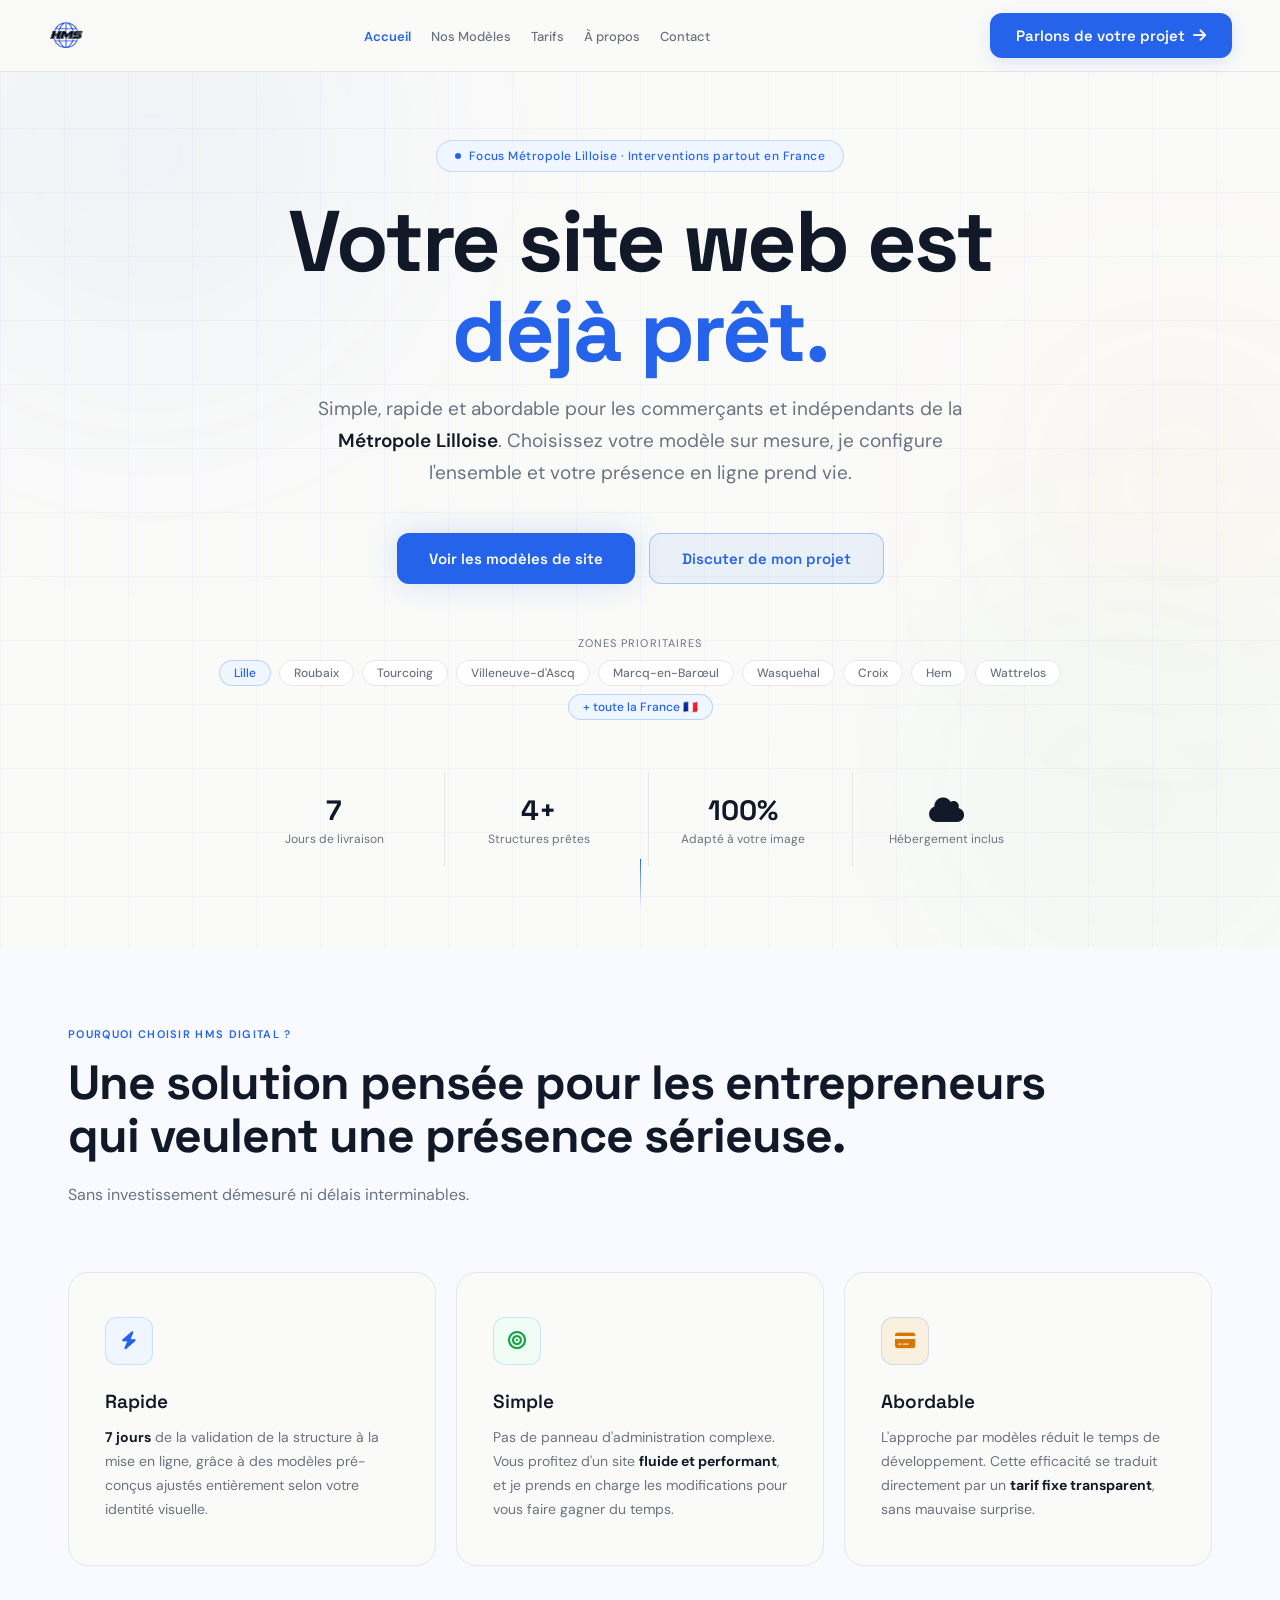
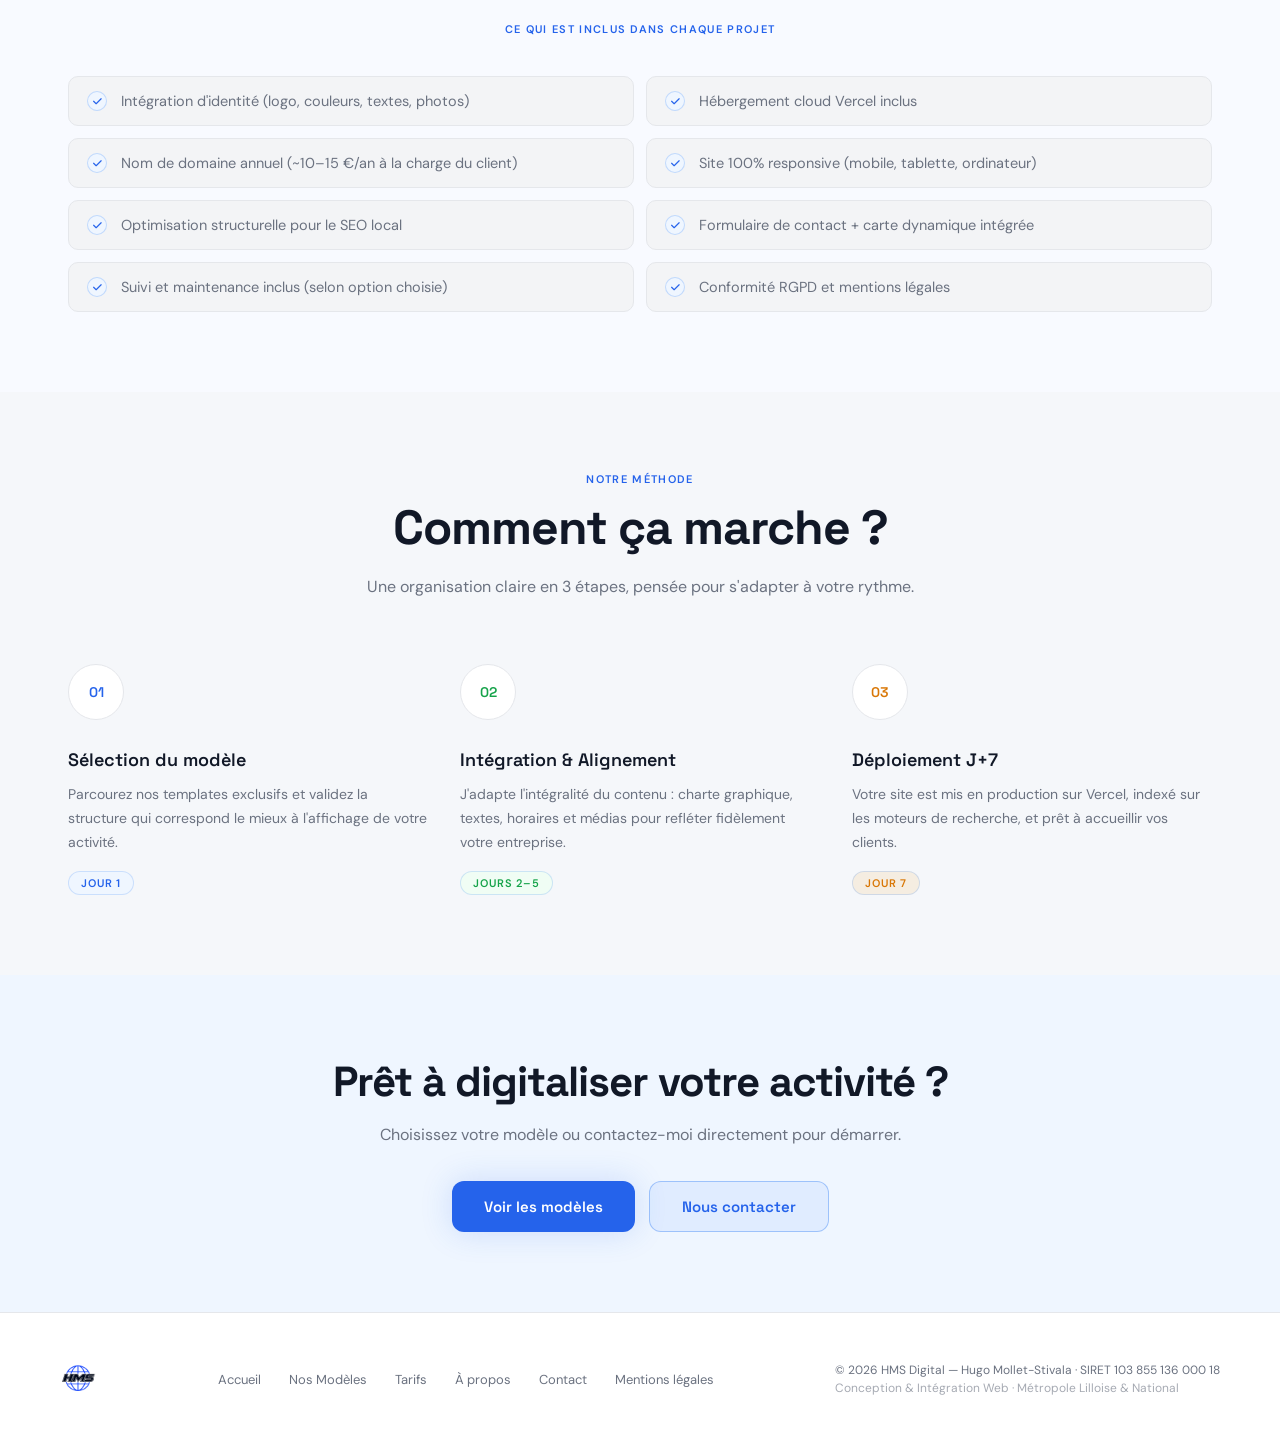
==== index.html @ 0294ee5b "Add files via upload" ====
<!DOCTYPE html>
<html lang="fr">
<head>
<meta charset="UTF-8">
<meta name="viewport" content="width=device-width, initial-scale=1.0">
<link rel="icon" type="image/x-icon" href="favicon.ico">
<link rel="icon" type="image/png" sizes="16x16" href="favicon-16x16.png">
<link rel="icon" type="image/png" sizes="32x32" href="favicon-32x32.png">
<link rel="apple-touch-icon" sizes="180x180" href="apple-touch-icon.png">
<meta name="google-site-verification" content="wmvFZKY4h0OHEBNwzxcB_gyhFPECEw32T8LRx0yOLQk">
<title>Création de site web à Lille en 7 jours | HMS Digital – Agence web Métropole Lilloise</title>
<meta name="description" content="HMS Digital crée votre site web professionnel en 7 jours. Solution simple, rapide et abordable pour commerçants et indépendants de la Métropole Lilloise. Optimisé SEO local.">
<link rel="canonical" href="https://hms-digital.fr/">
<meta property="og:type" content="website">
<meta property="og:url" content="https://hms-digital.fr/">
<meta property="og:title" content="Création de site web à Lille en 7 jours | HMS Digital">
<meta property="og:description" content="Site web pro en 7 jours pour commerçants et indépendants. Simple, rapide, abordable. SEO local inclus.">
<meta property="og:image" content="https://hms-digital.fr/og-image.jpg">
<meta property="og:locale" content="fr_FR">
<meta property="og:site_name" content="HMS Digital">
<script type="application/ld+json">{"@context":"https://schema.org","@type":["LocalBusiness","ProfessionalService"],"name":"HMS Digital","description":"Création de sites web rapides, simples et optimisés SEO pour commerçants et indépendants.","url":"https://hms-digital.fr","telephone":"+33615101256","email":"hmsdigital.lille@gmail.com","priceRange":"€","address":{"@type":"PostalAddress","addressLocality":"Lille","addressRegion":"Hauts-de-France","postalCode":"59000","addressCountry":"FR"},"founder":{"@type":"Person","name":"Hugo Mollet-Stivala","jobTitle":"Fondateur & Développeur web freelance"}}</script>
<link rel="preconnect" href="https://fonts.googleapis.com">
<link href="https://fonts.googleapis.com/css2?family=Space+Grotesk:wght@300;400;500;600;700&family=DM+Sans:ital,wght@0,300;0,400;0,500;1,300;1,400&display=swap" rel="stylesheet">
<link rel="stylesheet" href="https://cdnjs.cloudflare.com/ajax/libs/font-awesome/6.4.0/css/all.min.css">
<link rel="stylesheet" href="style.css">
<style>
/* Hero spécifique à l'accueil */
.hero {
  position: relative; min-height: 100vh;
  display: flex; align-items: center; justify-content: center;
  padding: 140px 48px 80px; overflow: hidden;
}
.hero-orb-1 { width: 700px; height: 700px; background: radial-gradient(circle, rgba(37,99,235,0.08) 0%, transparent 70%); top: -200px; left: -200px; }
.hero-orb-2 { width: 500px; height: 500px; background: radial-gradient(circle, rgba(22,163,74,0.07) 0%, transparent 70%); bottom: -100px; right: -100px; }
.hero-orb-3 { width: 400px; height: 400px; background: radial-gradient(circle, rgba(217,119,6,0.07) 0%, transparent 70%); top: 30%; right: -100px; }
.hero-inner { position: relative; z-index: 1; text-align: center; max-width: 920px; width: 100%; }
.hero-title { font-size: clamp(40px, 7vw, 86px); font-weight: 700; letter-spacing: -2.5px; line-height: 1.05; color: var(--text); margin-bottom: 16px; animation: fadeUp 0.7s 0.1s ease both; }
.hero-title .accent-line { color: var(--accent); }
.hero-sub { font-size: clamp(16px, 2vw, 19px); color: var(--muted); line-height: 1.7; max-width: 650px; margin: 0 auto 44px; animation: fadeUp 0.7s 0.2s ease both; }
.hero-sub strong { color: var(--text); font-weight: 600; }
.hero-badge { animation: fadeUp 0.7s ease both; }
.hero-ctas { animation: fadeUp 0.7s 0.3s ease both; }
.hero-zones { animation: fadeUp 0.7s 0.35s ease both; margin-bottom: 52px; margin-top: 52px; }
.zones-label { font-size: 11px; color: var(--muted); text-transform: uppercase; letter-spacing: 0.1em; margin-bottom: 10px; }
.zones-track { display: flex; gap: 8px; justify-content: center; flex-wrap: wrap; }
.zone-pill { font-size: 12px; font-weight: 500; color: var(--muted); background: var(--surface); border: 1px solid var(--border); border-radius: 999px; padding: 4px 14px; }
.zone-pill.accent { color: var(--accent); border-color: rgba(59,130,246,0.3); background: var(--accent-dim); }
.hero-stats-wrap { animation: fadeUp 0.7s 0.4s ease both; }
.hero-scroll { position: absolute; bottom: 40px; left: 50%; transform: translateX(-50%); display: flex; flex-direction: column; align-items: center; gap: 8px; animation: fadeUp 1s 0.8s ease both; }
.scroll-line { width: 1px; height: 48px; background: linear-gradient(to bottom, var(--accent), transparent); animation: scrollLine 2s ease-in-out infinite; }
@keyframes scrollLine { 0% { transform: scaleY(0); transform-origin: top; } 50% { transform: scaleY(1); transform-origin: top; } 51% { transform-origin: bottom; } 100% { transform: scaleY(0); transform-origin: bottom; } }
@media (max-width: 768px) { .hero { padding: 120px 24px 60px; min-height: auto; } }
</style>
</head>
<body>

<nav id="nav-bar">
  <a href="index.html" class="brand"><img src="android-chrome-192x192.png" alt="HMS Digital" class="brand-logo"></a>
  <ul class="nav-links">
    <li><a href="index.html" class="active">Accueil</a></li>
    <li><a href="modeles.html">Nos Modèles</a></li>
    <li><a href="tarifs.html">Tarifs</a></li>
    <li><a href="a-propos.html">À propos</a></li>
    <li><a href="contact.html">Contact</a></li>
  </ul>
  <a href="contact.html" class="btn-nav">Parlons de votre projet <i class="fa-solid fa-arrow-right"></i></a>
  <button class="hamburger" id="hamburger" aria-label="Ouvrir le menu" aria-expanded="false">
    <span></span><span></span><span></span>
  </button>
</nav>

<div class="mobile-menu" id="mobile-menu" aria-hidden="true">
  <a href="index.html" class="mobile-menu-link">Accueil</a>
  <a href="modeles.html" class="mobile-menu-link">Nos Modèles</a>
  <a href="tarifs.html" class="mobile-menu-link">Tarifs</a>
  <a href="a-propos.html" class="mobile-menu-link">À propos</a>
  <a href="contact.html" class="mobile-menu-link">Contact</a>
  <a href="contact.html" class="mobile-menu-link mobile-cta">Parlons de votre projet</a>
</div>

<header class="hero">
  <div class="bg-orb hero-orb-1"></div>
  <div class="bg-orb hero-orb-2"></div>
  <div class="bg-orb hero-orb-3"></div>
  <div class="grid-bg"></div>

  <div class="hero-inner">
    <div class="hero-badge">Focus Métropole Lilloise · Interventions partout en France</div>
    <h1 class="hero-title">
      Votre site web est<br>
      <span class="accent-line">déjà prêt.</span>
    </h1>
    <p class="hero-sub">
      Simple, rapide et abordable pour les commerçants et indépendants de la <strong>Métropole Lilloise</strong>. Choisissez votre modèle sur mesure, je configure l'ensemble et votre présence en ligne prend vie.
    </p>
    <div class="hero-ctas">
      <a href="modeles.html" class="btn-primary">Voir les modèles de site</a>
      <a href="contact.html" class="btn-ghost">Discuter de mon projet</a>
    </div>

    <div class="hero-zones">
      <p class="zones-label">Zones prioritaires</p>
      <div class="zones-track">
        <span class="zone-pill accent">Lille</span>
        <span class="zone-pill">Roubaix</span>
        <span class="zone-pill">Tourcoing</span>
        <span class="zone-pill">Villeneuve-d'Ascq</span>
        <span class="zone-pill">Marcq-en-Barœul</span>
        <span class="zone-pill">Wasquehal</span>
        <span class="zone-pill">Croix</span>
        <span class="zone-pill">Hem</span>
        <span class="zone-pill">Wattrelos</span>
        <span class="zone-pill accent">+ toute la France 🇫🇷</span>
      </div>
    </div>

    <div class="hero-stats-wrap">
      <div class="hero-stats">
        <div class="stat-item"><span class="stat-value">7</span><span class="stat-label">Jours de livraison</span></div>
        <div class="stat-item"><span class="stat-value">4+</span><span class="stat-label">Structures prêtes</span></div>
        <div class="stat-item"><span class="stat-value">100%</span><span class="stat-label">Adapté à votre image</span></div>
        <div class="stat-item"><span class="stat-value"><i class="fa-solid fa-cloud"></i></span><span class="stat-label">Hébergement inclus</span></div>
      </div>
    </div>
  </div>
  <div class="hero-scroll"><div class="scroll-line"></div></div>
</header>

<section class="why">
  <div class="container">
    <div class="reveal">
      <span class="section-label">Pourquoi choisir HMS Digital ?</span>
      <h2 class="section-title">Une solution pensée pour les entrepreneurs<br>qui veulent une présence sérieuse.</h2>
      <p class="section-sub">Sans investissement démesuré ni délais interminables.</p>
    </div>
    <div class="why-grid">
      <div class="why-card reveal reveal-delay-1">
        <div class="why-icon"><i class="fa-solid fa-bolt"></i></div>
        <h3 class="why-title">Rapide</h3>
        <p class="why-desc"><strong>7 jours</strong> de la validation de la structure à la mise en ligne, grâce à des modèles pré-conçus ajustés entièrement selon votre identité visuelle.</p>
      </div>
      <div class="why-card reveal reveal-delay-2">
        <div class="why-icon"><i class="fa-solid fa-bullseye"></i></div>
        <h3 class="why-title">Simple</h3>
        <p class="why-desc">Pas de panneau d'administration complexe. Vous profitez d'un site <strong>fluide et performant</strong>, et je prends en charge les modifications pour vous faire gagner du temps.</p>
      </div>
      <div class="why-card reveal reveal-delay-3">
        <div class="why-icon"><i class="fa-solid fa-credit-card"></i></div>
        <h3 class="why-title">Abordable</h3>
        <p class="why-desc">L'approche par modèles réduit le temps de développement. Cette efficacité se traduit directement par un <strong>tarif fixe transparent</strong>, sans mauvaise surprise.</p>
      </div>
    </div>

    <div class="reveal" style="margin-top:56px;">
      <span class="section-label" style="text-align:center;display:block;margin-bottom:24px;">Ce qui est inclus dans chaque projet</span>
      <div class="includes-grid">
        <div class="include-item"><span class="include-check"><i class="fa-solid fa-check"></i></span>Intégration d'identité (logo, couleurs, textes, photos)</div>
        <div class="include-item"><span class="include-check"><i class="fa-solid fa-check"></i></span>Hébergement cloud Vercel inclus</div>
        <div class="include-item"><span class="include-check"><i class="fa-solid fa-check"></i></span>Nom de domaine annuel (~10–15 €/an à la charge du client)</div>
        <div class="include-item"><span class="include-check"><i class="fa-solid fa-check"></i></span>Site 100% responsive (mobile, tablette, ordinateur)</div>
        <div class="include-item"><span class="include-check"><i class="fa-solid fa-check"></i></span>Optimisation structurelle pour le SEO local</div>
        <div class="include-item"><span class="include-check"><i class="fa-solid fa-check"></i></span>Formulaire de contact + carte dynamique intégrée</div>
        <div class="include-item"><span class="include-check"><i class="fa-solid fa-check"></i></span>Suivi et maintenance inclus (selon option choisie)</div>
        <div class="include-item"><span class="include-check"><i class="fa-solid fa-check"></i></span>Conformité RGPD et mentions légales</div>
      </div>
    </div>
  </div>
</section>

<section class="process">
  <div class="container">
    <div class="reveal" style="text-align:center;">
      <span class="section-label">Notre méthode</span>
      <h2 class="section-title">Comment ça marche ?</h2>
      <p class="section-sub" style="margin:0 auto;">Une organisation claire en 3 étapes, pensée pour s'adapter à votre rythme.</p>
    </div>
    <div class="process-steps">
      <div class="step-card reveal reveal-delay-1">
        <div class="step-num">01</div>
        <h3 class="step-title">Sélection du modèle</h3>
        <p class="step-desc">Parcourez nos templates exclusifs et validez la structure qui correspond le mieux à l'affichage de votre activité.</p>
        <span class="step-duration">Jour 1</span>
      </div>
      <div class="step-card reveal reveal-delay-2">
        <div class="step-num">02</div>
        <h3 class="step-title">Intégration &amp; Alignement</h3>
        <p class="step-desc">J'adapte l'intégralité du contenu : charte graphique, textes, horaires et médias pour refléter fidèlement votre entreprise.</p>
        <span class="step-duration">Jours 2–5</span>
      </div>
      <div class="step-card reveal reveal-delay-3">
        <div class="step-num">03</div>
        <h3 class="step-title">Déploiement J+7</h3>
        <p class="step-desc">Votre site est mis en production sur Vercel, indexé sur les moteurs de recherche, et prêt à accueillir vos clients.</p>
        <span class="step-duration">Jour 7</span>
      </div>
    </div>
  </div>
</section>

<section class="cta-section reveal">
  <div class="container">
    <h2>Prêt à digitaliser votre activité ?</h2>
    <p>Choisissez votre modèle ou contactez-moi directement pour démarrer.</p>
    <div class="cta-btns">
      <a href="modeles.html" class="btn-primary">Voir les modèles</a>
      <a href="contact.html" class="btn-ghost">Nous contacter</a>
    </div>
  </div>
</section>

<footer>
  <div class="footer-inner">
    <a href="index.html" class="brand"><img src="android-chrome-192x192.png" alt="HMS Digital" class="brand-logo"></a>
    <ul class="footer-links">
      <li><a href="index.html">Accueil</a></li>
      <li><a href="modeles.html">Nos Modèles</a></li>
      <li><a href="tarifs.html">Tarifs</a></li>
      <li><a href="a-propos.html">À propos</a></li>
      <li><a href="contact.html">Contact</a></li>
      <li><a href="mentions-legales.html">Mentions légales</a></li>
    </ul>
    <div>
      <p class="footer-copy">© 2026 HMS Digital — Hugo Mollet-Stivala · SIRET 103 855 136 000 18</p>
      <p class="footer-sub">Conception &amp; Intégration Web · Métropole Lilloise &amp; National</p>
    </div>
  </div>
</footer>

<script src="main.js"></script>
</body>
</html>
---- style.css ----
:root {
  --accent: #2563EB;
  --accent-dim: #EFF6FF;
  --accent-glow: rgba(37,99,235,0.18);
  --indigo: #16A34A;
  --indigo-dim: #F0FDF4;
  --indigo-glow: rgba(22,163,74,0.2);
  --amber: #D97706;
  --amber-dim: rgba(245,158,11,0.1);
  --rose: #DC2626;
  --rose-dim: rgba(244,63,94,0.1);
  --bg: #FAFAF8;
  --surface: #FFFFFF;
  --surface2: #F3F4F6;
  --text: #111827;
  --muted: #6B7280;
  --border: #E5E7EB;
  --border-hover: #BFDBFE;
}

*, *::before, *::after { box-sizing: border-box; margin: 0; padding: 0; }
html { scroll-behavior: smooth; }

body {
  font-family: 'DM Sans', sans-serif;
  background: var(--bg);
  color: var(--text);
  overflow-x: hidden;
  -webkit-font-smoothing: antialiased;
}

h1, h2, h3, h4, h5, .brand { font-family: 'Space Grotesk', sans-serif; }

.bg-orb { position: absolute; border-radius: 50%; filter: blur(120px); pointer-events: none; z-index: 0; }
.grid-bg {
  position: absolute; inset: 0;
  background-image: linear-gradient(rgba(37,99,235,0.04) 1px, transparent 1px), linear-gradient(90deg, rgba(37,99,235,0.04) 1px, transparent 1px);
  background-size: 64px 64px; pointer-events: none; z-index: 0;
}

/* NAV */
nav {
  position: fixed; top: 0; left: 0; right: 0; z-index: 1001;
  padding: 0 48px; height: 72px;
  display: flex; align-items: center; justify-content: space-between;
  background: rgba(250,250,248,0.92); backdrop-filter: blur(20px); -webkit-backdrop-filter: blur(20px);
  border-bottom: 1px solid var(--border); transition: background 0.3s;
}
.brand { font-size: 20px; font-weight: 700; letter-spacing: -0.5px; color: var(--text); text-decoration: none; }
.brand em { color: var(--accent); font-style: normal; }
.brand-logo { height: 36px; width: auto; display: block; }
.nav-links { display: flex; align-items: center; gap: 20px; list-style: none; }
.nav-links a { font-size: 13px; font-weight: 500; color: var(--muted); text-decoration: none; transition: color 0.2s; white-space: nowrap; }
.nav-links a:hover, .nav-links a.active { color: var(--text); }
.nav-links a.active { font-weight: 600; color: var(--accent); }
.btn-nav {
  display: inline-flex; align-items: center; gap: 8px;
  padding: 13px 26px; background: var(--accent); color: #fff;
  font-family: 'Space Grotesk', sans-serif; font-size: 15px; font-weight: 600;
  border-radius: 12px; text-decoration: none; transition: all 0.25s;
  box-shadow: 0 4px 16px rgba(37,99,235,0.15);
}
.btn-nav:hover { background: #1D4ED8; box-shadow: 0 0 36px var(--accent-glow); transform: translateY(-1px); }

/* HAMBURGER */
.hamburger {
  display: none; flex-direction: column; justify-content: center; gap: 5px;
  width: 40px; height: 40px; background: none; border: none; cursor: pointer;
  padding: 6px; border-radius: 8px; transition: background 0.2s; z-index: 1002;
}
.hamburger:hover { background: var(--surface2); }
.hamburger span { display: block; width: 22px; height: 2px; background: var(--text); border-radius: 2px; transition: all 0.3s ease; transform-origin: center; }
.hamburger.open span:nth-child(1) { transform: translateY(7px) rotate(45deg); }
.hamburger.open span:nth-child(2) { opacity: 0; transform: scaleX(0); }
.hamburger.open span:nth-child(3) { transform: translateY(-7px) rotate(-45deg); }

/* MOBILE MENU */
.mobile-menu {
  display: flex; position: fixed; inset: 0; z-index: 1000;
  background: rgba(250,250,248,0.98); backdrop-filter: blur(20px); -webkit-backdrop-filter: blur(20px);
  flex-direction: column; align-items: center; justify-content: center; gap: 8px;
  opacity: 0; pointer-events: none; visibility: hidden; transition: opacity 0.3s ease;
}
.mobile-menu.open { opacity: 1; pointer-events: auto; visibility: visible; }
.mobile-menu a {
  font-family: 'Space Grotesk', sans-serif; font-size: 26px; font-weight: 600;
  color: var(--muted); text-decoration: none; padding: 14px 32px; border-radius: 14px;
  transition: all 0.2s; width: 100%; max-width: 320px; text-align: center;
}
.mobile-menu a:hover { color: var(--text); background: var(--surface2); }
.mobile-menu .mobile-cta { margin-top: 24px; background: var(--accent); color: #fff !important; box-shadow: 0 0 32px var(--accent-glow); font-size: 17px; }

/* SHARED PAGE HERO */
.page-hero {
  padding: 140px 48px 80px; text-align: center; position: relative; overflow: hidden;
}
.page-hero-inner { position: relative; z-index: 1; max-width: 720px; margin: 0 auto; }
.page-hero .section-label { margin-bottom: 16px; }
.page-hero h1 { font-size: clamp(36px, 5vw, 60px); font-weight: 700; letter-spacing: -2px; line-height: 1.08; margin-bottom: 20px; }
.page-hero p { font-size: 17px; color: var(--muted); line-height: 1.7; }

/* SECTIONS */
section { position: relative; overflow: hidden; }
.section-label { font-size: 11px; font-weight: 600; letter-spacing: 0.12em; text-transform: uppercase; color: var(--accent); margin-bottom: 16px; display: block; }
.section-title { font-size: clamp(32px, 4vw, 48px); font-weight: 700; letter-spacing: -1px; color: var(--text); line-height: 1.1; margin-bottom: 18px; }
.section-sub { font-size: 16px; color: var(--muted); line-height: 1.7; max-width: 560px; }
.container { max-width: 1240px; margin: 0 auto; padding: 0 48px; width: 100%; }

/* BUTTONS */
.btn-primary {
  display: inline-flex; align-items: center; gap: 8px;
  padding: 15px 32px; background: var(--accent); color: #fff;
  font-family: 'Space Grotesk', sans-serif; font-size: 15px; font-weight: 600;
  border-radius: 12px; text-decoration: none; transition: all 0.25s;
  box-shadow: 0 0 32px var(--accent-glow);
}
.btn-primary:hover { background: #1D4ED8; box-shadow: 0 0 48px var(--accent-glow); transform: translateY(-2px); }
.btn-ghost {
  display: inline-flex; align-items: center; gap: 8px;
  padding: 15px 32px; background: rgba(59,130,246,0.08); color: var(--accent);
  font-family: 'Space Grotesk', sans-serif; font-size: 15px; font-weight: 600;
  border-radius: 12px; border: 1.5px solid rgba(59,130,246,0.4); text-decoration: none; transition: all 0.25s;
}
.btn-ghost:hover { border-color: var(--accent); background: rgba(59,130,246,0.15); transform: translateY(-2px); }

/* WHY */
.why { padding: 80px 0; background: #F8FAFF; }
.why-grid { display: grid; grid-template-columns: repeat(3, 1fr); gap: 20px; margin-top: 64px; }
.why-card { background: var(--bg); border: 1px solid var(--border); padding: 44px 36px; border-radius: 20px; transition: all 0.3s; position: relative; }
.why-card:hover { background: #EFF6FF; border-color: var(--border-hover); }
.why-card::after { content: ''; position: absolute; bottom: 0; left: 0; right: 0; height: 2px; background: var(--accent); transform: scaleX(0); transform-origin: left; transition: transform 0.35s ease; border-radius: 0 0 20px 20px; }
.why-card:hover::after { transform: scaleX(1); }
.why-icon { width: 48px; height: 48px; background: var(--accent-dim); border: 1px solid rgba(59,130,246,0.2); border-radius: 12px; display: flex; align-items: center; justify-content: center; margin-bottom: 24px; font-size: 18px; color: var(--accent); }
.why-card:nth-child(2) .why-icon { background: var(--indigo-dim); color: var(--indigo); }
.why-card:nth-child(2)::after { background: var(--indigo); }
.why-card:nth-child(3) .why-icon { background: var(--amber-dim); color: var(--amber); }
.why-card:nth-child(3)::after { background: var(--amber); }
.why-title { font-family: 'Space Grotesk', sans-serif; font-size: 19px; font-weight: 600; color: var(--text); margin-bottom: 12px; }
.why-desc { font-size: 14px; color: var(--muted); line-height: 1.7; }
.why-desc strong { color: var(--text); }

/* PROCESS */
.process { padding: 80px 0; background: #F5F7FA; }
.process-steps { display: grid; grid-template-columns: repeat(3, 1fr); gap: 32px; margin-top: 64px; }
.step-card { position: relative; }
.step-num { width: 56px; height: 56px; border-radius: 50%; background: var(--surface); border: 1px solid var(--border); display: flex; align-items: center; justify-content: center; font-family: 'Space Grotesk', sans-serif; font-size: 14px; font-weight: 600; color: var(--accent); margin-bottom: 28px; transition: all 0.3s; }
.step-card:hover .step-num { background: var(--accent); color: #fff; border-color: var(--accent); }
.step-card:nth-child(2) .step-num { color: var(--indigo); }
.step-card:nth-child(2):hover .step-num { background: var(--indigo); border-color: var(--indigo); }
.step-card:nth-child(3) .step-num { color: var(--amber); }
.step-card:nth-child(3):hover .step-num { background: var(--amber); border-color: var(--amber); }
.step-title { font-family: 'Space Grotesk', sans-serif; font-size: 18px; font-weight: 600; color: var(--text); margin-bottom: 12px; }
.step-desc { font-size: 14px; color: var(--muted); line-height: 1.7; }
.step-duration { display: inline-block; margin-top: 16px; font-size: 11px; font-weight: 600; letter-spacing: 0.08em; text-transform: uppercase; color: var(--accent); background: var(--accent-dim); border: 1px solid rgba(59,130,246,0.2); border-radius: 999px; padding: 4px 12px; }
.step-card:nth-child(2) .step-duration { color: var(--indigo); background: var(--indigo-dim); }
.step-card:nth-child(3) .step-duration { color: var(--amber); background: var(--amber-dim); }

/* TEMPLATES */
.templates { padding: 80px 0; background: #F0F4FB; }
.templates-grid { display: grid; grid-template-columns: repeat(4, 1fr); gap: 20px; margin-top: 64px; }
.template-card { border-radius: 20px; overflow: hidden; background: var(--bg); border: 1px solid var(--border); transition: all 0.3s ease; cursor: pointer; text-decoration: none; display: flex; flex-direction: column; }
.template-card:hover { border-color: var(--border-hover); transform: translateY(-8px) scale(1.02); box-shadow: 0 12px 40px rgba(37,99,235,0.12); }
.template-preview { height: 180px; position: relative; overflow: hidden; display: flex; align-items: center; justify-content: center; font-size: 36px; }
.template-grid-texture { position: absolute; inset: 0; background-image: linear-gradient(rgba(37,99,235,0.06) 1px, transparent 1px), linear-gradient(90deg, rgba(37,99,235,0.06) 1px, transparent 1px); background-size: 15px 15px; opacity: 0.5; }
.tmpl-artisan { background: linear-gradient(135deg, #FDF6EC, #F5E6CC); color: #92400E; }
.tmpl-beauty { background: linear-gradient(135deg, #FDF2F8, #FAE8F5); color: #9D174D; }
.tmpl-boutique { background: linear-gradient(135deg, #EFF6FF, #DBEAFE); color: #1E40AF; }
.tmpl-restaurant { background: linear-gradient(135deg, #F0FDF4, #DCFCE7); color: #166534; }
.template-overlay { position: absolute; inset: 0; background: linear-gradient(to bottom, transparent 40%, rgba(250,250,248,0.98) 100%); }
.template-preview i { position: relative; z-index: 2; color: inherit; }
.template-meta { padding: 24px 20px; flex: 1; display: flex; flex-direction: column; }
.template-type { font-size: 11px; font-weight: 600; letter-spacing: 0.1em; text-transform: uppercase; color: var(--accent); margin-bottom: 8px; }
.template-name { font-family: 'Space Grotesk', sans-serif; font-size: 18px; font-weight: 600; color: var(--text); margin-bottom: 10px; }
.template-desc { font-size: 13px; color: var(--muted); line-height: 1.6; flex: 1; }
.template-link { display: inline-flex; align-items: center; gap: 8px; margin-top: 20px; font-size: 12.5px; font-weight: 600; color: var(--accent); }

/* INCLUDES GRID */
.includes-grid { display: grid; grid-template-columns: repeat(2, 1fr); gap: 12px; margin-top: 40px; }
.include-item { display: flex; align-items: center; gap: 14px; font-size: 14.5px; color: var(--muted); background: var(--surface2); border: 1px solid var(--border); border-radius: 10px; padding: 14px 18px; transition: all 0.2s; }
.include-item:hover { border-color: var(--border-hover); color: var(--text); }
.include-check { width: 20px; height: 20px; border-radius: 50%; background: var(--accent-dim); border: 1px solid rgba(59,130,246,0.25); display: flex; align-items: center; justify-content: center; font-size: 10px; color: var(--accent); flex-shrink: 0; }

/* PRICING */
.pricing { padding: 80px 0; background: #FAFAF8; }
.pricing-toggle { display: flex; align-items: center; justify-content: center; gap: 16px; margin: 48px auto 0; width: fit-content; }
.toggle-label { font-size: 14px; font-weight: 500; color: var(--muted); transition: color 0.25s; cursor: pointer; user-select: none; }
.toggle-label.active { color: var(--text); font-weight: 600; }
.recommended-pill { display: inline-block; background: linear-gradient(90deg, var(--accent), #2563EB); color: #fff; font-size: 10px; font-weight: 700; padding: 2px 10px; border-radius: 999px; margin-left: 6px; vertical-align: middle; letter-spacing: 0.04em; text-transform: uppercase; }
.toggle-switch { position: relative; width: 52px; height: 28px; background: var(--surface2); border: 1px solid var(--border); border-radius: 999px; cursor: pointer; transition: all 0.3s; flex-shrink: 0; }
.toggle-switch.on { background: var(--accent); border-color: var(--accent); }
.toggle-knob { position: absolute; top: 3px; left: 3px; width: 20px; height: 20px; border-radius: 50%; background: #fff; transition: transform 0.3s; box-shadow: 0 1px 4px rgba(0,0,0,0.3); }
.toggle-switch.on .toggle-knob { transform: translateX(24px); }
.pricing-panels-container { position: relative; margin-top: 56px; }
.pricing-cards { display: none; grid-template-columns: repeat(auto-fit, minmax(320px, 1fr)); gap: 24px; }
.pricing-cards.active-panel { display: grid; }
.price-card { background: var(--bg); border: 1px solid var(--border); border-radius: 20px; padding: 40px 36px; transition: all 0.35s; position: relative; overflow: hidden; display: flex; flex-direction: column; }
.price-card:hover { border-color: var(--border-hover); box-shadow: 0 8px 32px rgba(37,99,235,0.10); }
.price-card.featured { border-color: rgba(59,130,246,0.4); background: var(--surface2); }
.price-card.featured::before { content: ''; position: absolute; top: 0; left: 0; right: 0; height: 2px; background: linear-gradient(90deg, var(--accent), rgba(59,130,246,0.3)); }
.price-badge { display: inline-block; font-size: 11px; font-weight: 600; letter-spacing: 0.08em; text-transform: uppercase; color: var(--accent); background: var(--accent-dim); border: 1px solid rgba(59,130,246,0.25); border-radius: 999px; padding: 4px 12px; margin-bottom: 20px; width: fit-content; }
.price-name { font-family: 'Space Grotesk', sans-serif; font-size: 22px; font-weight: 700; color: var(--text); margin-bottom: 6px; }
.price-desc { font-size: 13px; font-weight: 600; text-transform: uppercase; letter-spacing: 0.06em; color: var(--muted); margin-bottom: 28px; }
.price-amount { margin-bottom: 28px; }
.price-number { font-family: 'Space Grotesk', sans-serif; font-size: 52px; font-weight: 700; color: var(--text); letter-spacing: -2px; line-height: 1; }
.price-currency { font-size: 22px; font-weight: 600; color: var(--muted); vertical-align: top; margin-top: 10px; display: inline-block; }
.price-note { font-size: 13px; color: var(--muted); margin-top: 8px; font-weight: 500; }
.price-note strong { color: var(--accent); }
.price-divider { height: 1px; background: var(--border); margin: 0 0 24px; }
.price-features { list-style: none; display: flex; flex-direction: column; gap: 12px; margin-bottom: 32px; flex: 1; }
.price-features li { display: flex; align-items: flex-start; gap: 10px; font-size: 14px; color: var(--muted); line-height: 1.5; }
.price-features li .li-check { width: 18px; height: 18px; border-radius: 50%; background: var(--accent-dim); border: 1px solid rgba(59,130,246,0.25); display: flex; align-items: center; justify-content: center; font-size: 10px; color: var(--accent); flex-shrink: 0; margin-top: 2px; }
.price-cta { display: block; width: 100%; text-align: center; padding: 14px; border-radius: 12px; font-family: 'Space Grotesk', sans-serif; font-size: 14px; font-weight: 600; text-decoration: none; transition: all 0.25s; }
.price-cta.primary { background: var(--accent); color: #fff; box-shadow: 0 4px 16px rgba(37,99,235,0.15); }
.price-cta.primary:hover { background: #1D4ED8; transform: translateY(-1px); }
.price-cta.ghost { background: transparent; color: var(--text); border: 1px solid var(--border); }
.price-cta.ghost:hover { border-color: var(--border-hover); background: var(--accent-dim); color: var(--accent); }
.serenite-card { background: var(--surface2); border: 1px solid rgba(59,130,246,0.25); border-radius: 20px; padding: 32px 40px; margin-top: 40px; display: flex; flex-direction: column; gap: 24px; position: relative; overflow: hidden; }
.serenite-card::before { content: ''; position: absolute; top: 0; left: 0; right: 0; height: 2px; background: linear-gradient(90deg, var(--accent), rgba(59,130,246,0.2)); }
@media(min-width:768px) { .serenite-card { flex-direction: row; align-items: center; justify-content: space-between; } }
.serenite-title { font-family: 'Space Grotesk', sans-serif; font-size: 16px; font-weight: 600; color: var(--text); margin-bottom: 6px; display: flex; align-items: center; gap: 8px; }
.serenite-title i { color: var(--accent); }
.serenite-desc { font-size: 13px; color: var(--muted); margin-bottom: 16px; }
.serenite-pills { display: flex; flex-wrap: wrap; gap: 8px; }
.serenite-pill { background: #EFF6FF; border: 1px solid #BFDBFE; color: #2563EB; border-radius: 999px; padding: 4px 12px; font-size: 12px; font-weight: 600; }
.serenite-price { text-align: center; flex-shrink: 0; }
.serenite-price .price-number { font-size: 42px; }
.serenite-price p { font-size: 12px; color: var(--muted); margin-top: 4px; }
.serenite-price a { display: inline-block; margin-top: 12px; background: transparent; border: 1px solid var(--border); color: var(--text); font-family: 'Space Grotesk', sans-serif; font-size: 13px; font-weight: 600; padding: 10px 24px; border-radius: 999px; text-decoration: none; transition: all 0.2s; }
.serenite-price a:hover { border-color: var(--border-hover); background: var(--accent-dim); color: var(--accent); }
.pricing-note { text-align: center; margin-top: 32px; font-size: 13px; color: var(--muted); }
.pricing-note a { color: var(--accent); text-decoration: none; }

/* ABOUT */
.about { padding: 80px 0; background: #F5F5F3; }
.about-inner { display: grid; grid-template-columns: 1fr 1.2fr; gap: 64px; align-items: start; }
.about-card-main { background: var(--surface); border: 1px solid var(--border); border-radius: 20px; padding: 32px; position: relative; overflow: hidden; }
.about-card-main::before { content: ''; position: absolute; top: 0; left: 0; right: 0; height: 3px; background: linear-gradient(90deg, var(--accent), transparent); }
.about-metric { display: flex; align-items: center; gap: 16px; padding: 18px 0; border-bottom: 1px solid var(--border); }
.about-metric:last-child { border-bottom: none; }
.about-metric-icon { width: 40px; height: 40px; border-radius: 8px; background: var(--accent-dim); display: flex; align-items: center; justify-content: center; font-size: 15px; color: var(--accent); flex-shrink: 0; }
.about-metric:nth-child(2) .about-metric-icon { background: var(--indigo-dim); color: var(--indigo); }
.about-metric:nth-child(3) .about-metric-icon { background: var(--amber-dim); color: var(--amber); }
.about-metric:nth-child(4) .about-metric-icon { background: var(--rose-dim); color: var(--rose); }
.about-metric-text strong { font-family: 'Space Grotesk', sans-serif; font-size: 15px; font-weight: 600; color: var(--text); display: block; margin-bottom: 2px; }
.about-metric-text span { font-size: 12.5px; color: var(--muted); }
.about-float-card { background: var(--surface2); border: 1px solid var(--border-hover); border-radius: 16px; padding: 16px 20px; display: flex; align-items: center; gap: 14px; margin-top: 24px; }
.about-float-card i { font-size: 18px; color: var(--accent); }
.float-text strong { font-family: 'Space Grotesk', sans-serif; font-size: 14px; font-weight: 600; color: var(--text); display: block; }
.float-text span { font-size: 11px; color: var(--muted); }
.includes-list { list-style: none; display: flex; flex-direction: column; gap: 16px; margin-top: 32px; }
.includes-list li { display: grid; grid-template-columns: 24px 1fr; gap: 16px; font-size: 14.5px; color: var(--muted); line-height: 1.6; align-items: start; }
.includes-list li strong { color: var(--text); font-weight: 600; }
.includes-list .li-icon { width: 24px; height: 24px; border-radius: 50%; background: var(--accent-dim); border: 1px solid rgba(59,130,246,0.25); display: flex; align-items: center; justify-content: center; font-size: 11px; color: var(--accent); }
.about-badges { display: flex; gap: 10px; flex-wrap: wrap; margin-top: 24px; }
.about-badge { font-size: 12px; font-weight: 500; color: var(--accent); background: var(--accent-dim); border: 1px solid rgba(59,130,246,0.2); border-radius: 999px; padding: 5px 14px; }

/* FAQ */
.faq { padding: 80px 0; background: #F3F4F6; }
.faq-list { max-width: 760px; margin: 64px auto 0; display: flex; flex-direction: column; gap: 8px; }
.faq-item { border: 1px solid var(--border); border-radius: 14px; overflow: hidden; transition: border-color 0.25s; background: #FFFFFF; }
.faq-item:hover, .faq-item.open { border-color: rgba(59,130,246,0.25); }
.faq-q { display: flex; align-items: center; justify-content: space-between; padding: 20px 24px; cursor: pointer; font-family: 'Space Grotesk', sans-serif; font-size: 15px; font-weight: 600; color: var(--text); user-select: none; gap: 16px; }
.faq-chevron { width: 20px; height: 20px; border-radius: 50%; background: var(--surface2); border: 1px solid var(--border); display: flex; align-items: center; justify-content: center; font-size: 10px; color: var(--muted); flex-shrink: 0; transition: all 0.25s; }
.faq-item.open .faq-chevron { background: var(--accent-dim); border-color: rgba(59,130,246,0.3); color: var(--accent); transform: rotate(180deg); }
.faq-a { padding: 0 24px 20px; font-size: 14px; color: var(--muted); line-height: 1.75; display: none; }
.faq-a a { color: var(--accent); text-decoration: none; }
.faq-a strong { color: var(--text); }
.faq-item.open .faq-a { display: block; }

/* CONTACT */
.contact-section { padding: 80px 0; background: #F8FAFF; }
.contact-inner { display: grid; grid-template-columns: 1fr 1.3fr; gap: 80px; align-items: start; }
.contact-details { display: flex; flex-direction: column; gap: 16px; margin-top: 40px; }
.contact-detail { display: flex; align-items: center; gap: 14px; font-size: 14px; color: var(--muted); text-decoration: none; transition: color 0.2s; }
.contact-detail:hover { color: var(--accent); }
.contact-detail-icon { width: 36px; height: 36px; border-radius: 8px; background: var(--accent-dim); border: 1px solid rgba(59,130,246,0.2); display: flex; align-items: center; justify-content: center; font-size: 14px; color: var(--accent); flex-shrink: 0; }
.contact-detail:nth-child(2) .contact-detail-icon { background: var(--indigo-dim); color: var(--indigo); }
.contact-detail:nth-child(3) .contact-detail-icon { background: var(--amber-dim); color: var(--amber); }
.contact-form { background: var(--bg); border: 1px solid var(--border); border-radius: 20px; padding: 40px; }
.form-group { margin-bottom: 20px; }
.form-label { display: block; font-size: 13px; font-weight: 500; color: var(--muted); margin-bottom: 8px; }
.form-input, .form-select, .form-textarea { width: 100%; padding: 12px 16px; background: var(--surface); border: 1px solid var(--border); border-radius: 10px; color: var(--text); font-family: 'DM Sans', sans-serif; font-size: 14px; outline: none; transition: border-color 0.2s; }
.form-input:focus, .form-select:focus, .form-textarea:focus { border-color: rgba(37,99,235,0.5); }
.form-input::placeholder, .form-textarea::placeholder { color: var(--muted); opacity: 0.6; }
.form-select { appearance: none; cursor: pointer; }
.form-textarea { resize: vertical; min-height: 120px; }
.form-checkbox { display: flex; align-items: flex-start; gap: 10px; margin-bottom: 24px; }
.form-checkbox input { width: 16px; height: 16px; margin-top: 2px; accent-color: var(--accent); flex-shrink: 0; cursor: pointer; }
.form-checkbox label { font-size: 13px; color: var(--muted); line-height: 1.5; }
.form-checkbox a { color: var(--accent); text-decoration: none; }
.form-grid { display: grid; grid-template-columns: 1fr 1fr; gap: 16px; }
.form-submit { width: 100%; padding: 15px; background: var(--accent); color: #fff; font-family: 'Space Grotesk', sans-serif; font-size: 15px; font-weight: 600; border: none; border-radius: 12px; cursor: pointer; transition: all 0.25s; box-shadow: 0 4px 16px rgba(37,99,235,0.15); }
.form-submit:hover { background: #1D4ED8; transform: translateY(-1px); }

/* LEGAL */
.legal { padding: 80px 0; background: var(--bg); border-top: 1px solid var(--border); }
.legal-grid { display: grid; grid-template-columns: 1fr 1fr; gap: 32px; margin-top: 40px; }
.legal-block { background: var(--surface); border: 1px solid var(--border); border-radius: 16px; padding: 28px 32px; }
.legal-block h3 { font-family: 'Space Grotesk', sans-serif; font-size: 16px; font-weight: 600; color: var(--text); margin-bottom: 14px; display: flex; align-items: center; gap: 10px; }
.legal-block h3 i { color: var(--accent); }
.legal-block p, .legal-block address { font-size: 13.5px; color: var(--muted); line-height: 1.8; font-style: normal; }
.legal-block a { color: var(--accent); text-decoration: none; }
.legal-note { text-align: center; margin-top: 32px; font-size: 12px; color: var(--muted); opacity: 0.6; }

/* CTA SECTION */
.cta-section { padding: 80px 0; background: var(--accent-dim); text-align: center; }
.cta-section h2 { font-size: clamp(28px, 4vw, 42px); font-weight: 700; letter-spacing: -1px; color: var(--text); margin-bottom: 16px; }
.cta-section p { font-size: 16px; color: var(--muted); margin-bottom: 36px; }
.cta-btns { display: flex; gap: 14px; justify-content: center; flex-wrap: wrap; }

/* FOOTER */
footer { background: var(--surface); border-top: 1px solid var(--border); padding: 48px; }
.footer-inner { max-width: 1160px; margin: 0 auto; display: flex; align-items: center; justify-content: space-between; gap: 24px; flex-wrap: wrap; }
.footer-links { display: flex; gap: 28px; list-style: none; flex-wrap: wrap; }
.footer-links a { font-size: 13px; color: var(--muted); text-decoration: none; transition: color 0.2s; }
.footer-links a:hover { color: var(--text); }
.footer-copy { font-size: 12px; color: var(--muted); }
.footer-sub { font-size: 12px; color: var(--muted); opacity: 0.6; margin-top: 2px; }

/* ANIMATIONS */
@keyframes fadeUp { from { opacity:0; transform:translateY(24px); } to { opacity:1; transform:translateY(0); } }
.reveal { opacity: 0; transform: translateY(28px); transition: opacity 0.65s ease, transform 0.65s ease; }
.reveal.visible { opacity: 1; transform: translateY(0); }
.reveal-delay-1 { transition-delay: 0.1s; }
.reveal-delay-2 { transition-delay: 0.2s; }
.reveal-delay-3 { transition-delay: 0.3s; }
@keyframes pulse { 0%,100% { opacity:1; transform:scale(1); } 50% { opacity:0.4; transform:scale(0.7); } }

/* HERO ELEMENTS */
.hero-badge { display: inline-flex; align-items: center; gap: 8px; padding: 7px 18px; background: var(--accent-dim); border: 1px solid rgba(59,130,246,0.25); border-radius: 999px; font-size: 12px; font-weight: 500; color: var(--accent); letter-spacing: 0.04em; margin-bottom: 24px; }
.hero-badge::before { content: ''; width: 6px; height: 6px; border-radius: 50%; background: var(--accent); animation: pulse 2s infinite; }
.hero-ctas { display: flex; gap: 14px; justify-content: center; flex-wrap: wrap; margin-top: 36px; }
.hero-stats { display: grid; grid-template-columns: repeat(4, 1fr); gap: 16px; max-width: 800px; margin: 48px auto 0; }
.stat-item { padding: 20px 10px; text-align: center; border-left: 1px solid var(--border); }
.stat-item:first-child { border-left: none; }
.stat-value { font-family: 'Space Grotesk', sans-serif; font-size: 28px; font-weight: 700; color: var(--text); display: block; }
.stat-label { font-size: 12px; color: var(--muted); font-weight: 400; display: block; margin-top: 3px; }

/* RESPONSIVE */
@media (max-width: 1100px) {
  .templates-grid { grid-template-columns: repeat(2, 1fr); }
}
@media (max-width: 768px) {
  nav { padding: 0 24px; }
  .nav-links, .btn-nav { display: none; }
  .hamburger { display: flex; }
  .container { padding: 0 24px; }
  .page-hero { padding: 120px 24px 60px; }
  .why-grid, .process-steps { grid-template-columns: 1fr; gap: 16px; }
  .templates-grid { grid-template-columns: repeat(2, 1fr); gap: 12px; }
  .about-inner, .contact-inner { grid-template-columns: 1fr; gap: 40px; }
  .contact-form { padding: 24px; }
  .legal-grid { grid-template-columns: 1fr; }
  .hero-stats { grid-template-columns: repeat(2, 1fr); }
  .stat-item { border-left: none; background: var(--surface); border: 1px solid var(--border); border-radius: 12px; }
  footer { padding: 32px 24px 48px; }
  .footer-inner { flex-direction: column; align-items: flex-start; gap: 16px; }
  .includes-grid { grid-template-columns: 1fr; }
  .form-grid { grid-template-columns: 1fr; }
  .cta-btns { flex-direction: column; align-items: stretch; }
  .hero-ctas { flex-direction: column; align-items: stretch; }
  .btn-primary, .btn-ghost { justify-content: center; }
  /* Tarifs : 2 colonnes conservées sur mobile */
  .pricing-cards { grid-template-columns: repeat(2, 1fr); gap: 12px; }
  .price-card { padding: 20px 14px; }
  .price-number { font-size: 36px; }
  .price-name { font-size: 15px; }
  .price-desc { font-size: 11px; }
  .price-features li { font-size: 12px; }
  .price-badge { font-size: 10px; padding: 3px 8px; }
  .price-note { font-size: 11px; }
}
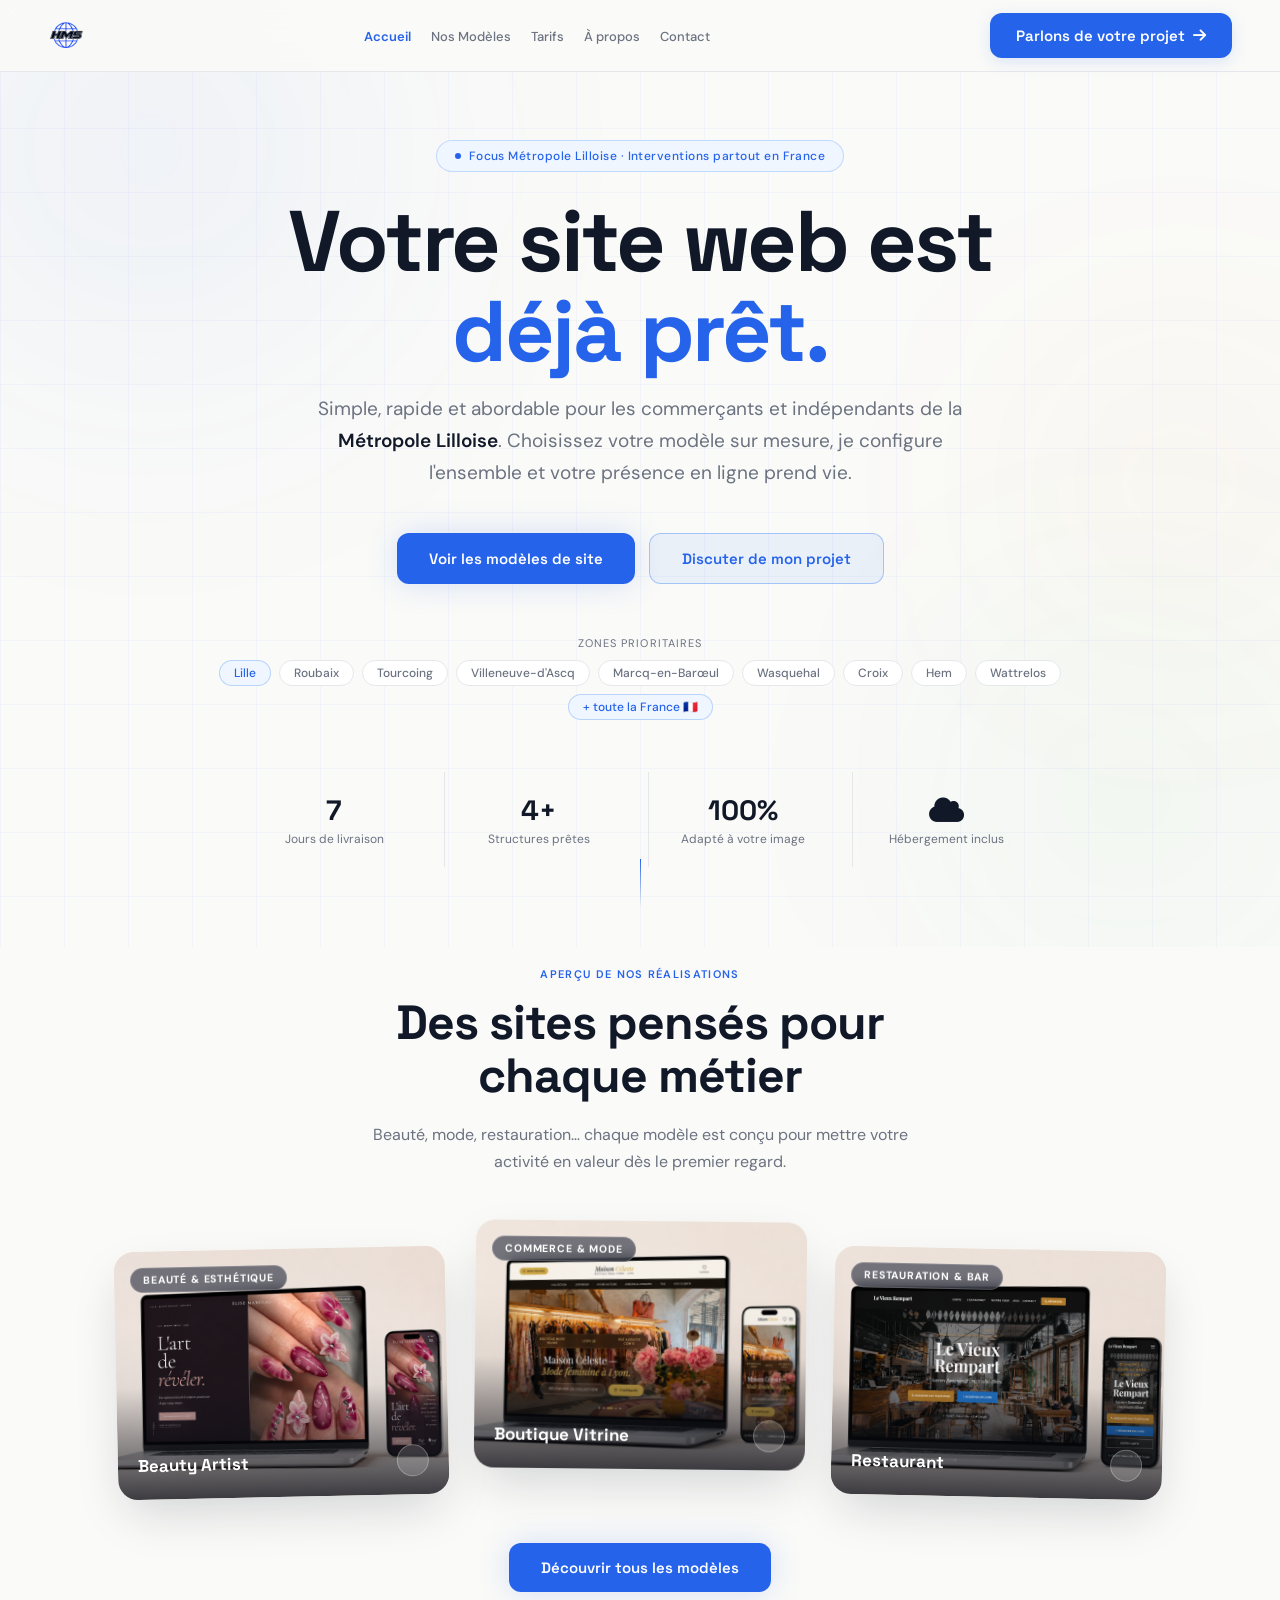
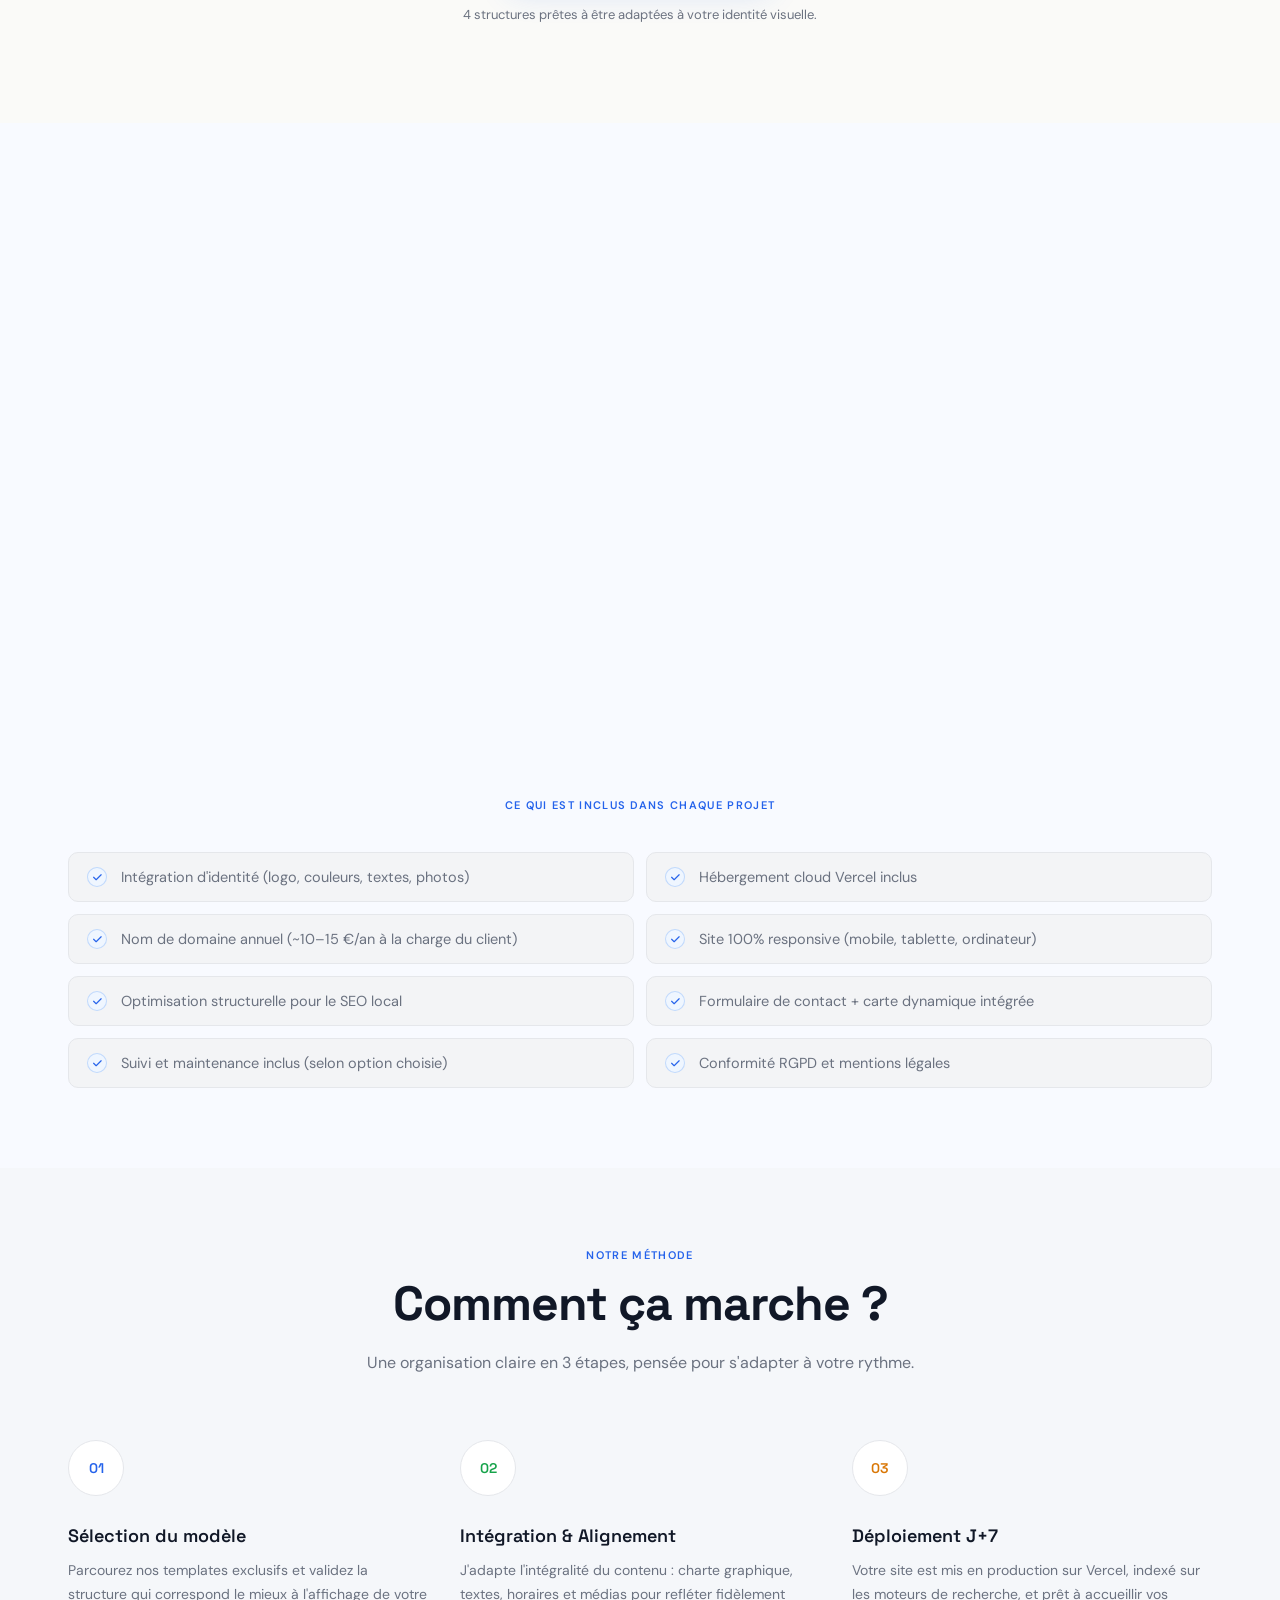
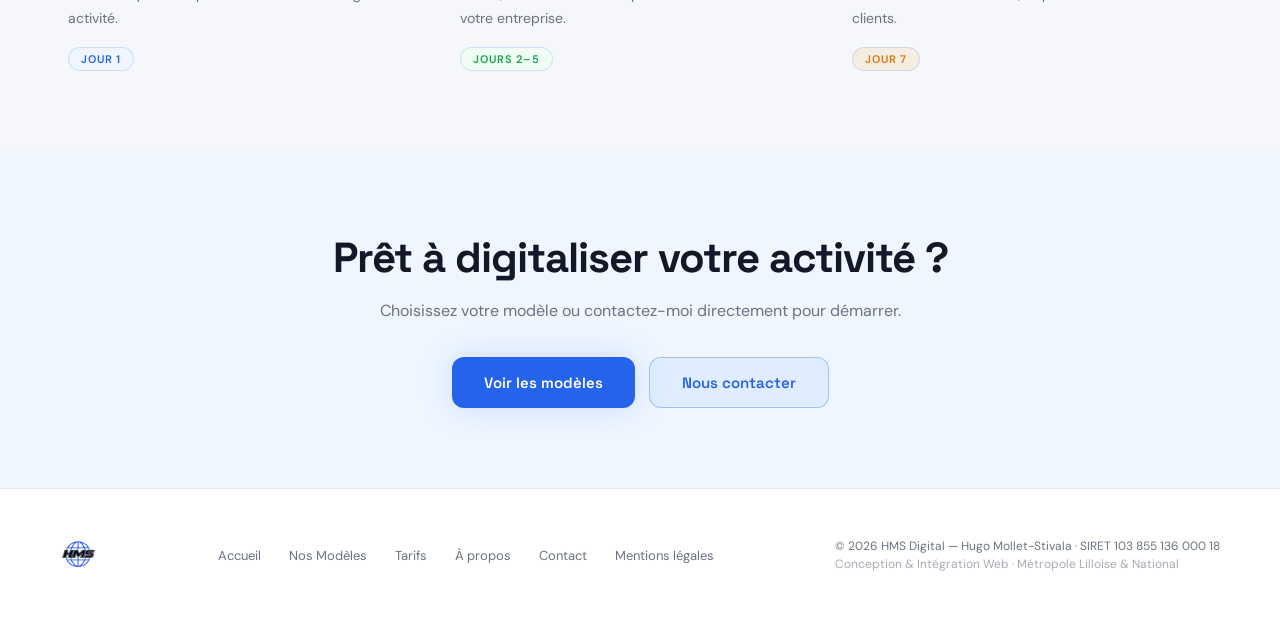
==== commit 831a38bf: "Update index.html" ====
--- a/index.html
+++ b/index.html
@@ -1,24 +1,33 @@
 <!DOCTYPE html>
 <html lang="fr">
 <head>
+<!-- Google tag (gtag.js) -->
+<script async src="https://www.googletagmanager.com/gtag/js?id=G-HWPJY3CFZN"></script>
+<script>
+  window.dataLayer = window.dataLayer || [];
+  function gtag(){dataLayer.push(arguments);}
+  gtag('js', new Date());
+
+  gtag('config', 'G-HWPJY3CFZN');
+</script>
 <meta charset="UTF-8">
 <meta name="viewport" content="width=device-width, initial-scale=1.0">
-<link rel="icon" type="image/x-icon" href="favicon.ico">
-<link rel="icon" type="image/png" sizes="16x16" href="favicon-16x16.png">
-<link rel="icon" type="image/png" sizes="32x32" href="favicon-32x32.png">
-<link rel="apple-touch-icon" sizes="180x180" href="apple-touch-icon.png">
+<link rel="icon" type="image/x-icon" href="https://www.hmsdigital.fr/favicon.ico">
+<link rel="icon" type="image/png" sizes="16x16" href="https://www.hmsdigital.fr/favicon-16x16.png">
+<link rel="icon" type="image/png" sizes="32x32" href="https://www.hmsdigital.fr/favicon-32x32.png">
+<link rel="apple-touch-icon" sizes="180x180" href="https://www.hmsdigital.fr/apple-touch-icon.png">
 <meta name="google-site-verification" content="wmvFZKY4h0OHEBNwzxcB_gyhFPECEw32T8LRx0yOLQk">
 <title>Création de site web à Lille en 7 jours | HMS Digital – Agence web Métropole Lilloise</title>
 <meta name="description" content="HMS Digital crée votre site web professionnel en 7 jours. Solution simple, rapide et abordable pour commerçants et indépendants de la Métropole Lilloise. Optimisé SEO local.">
-<link rel="canonical" href="https://hms-digital.fr/">
+<link rel="canonical" href="https://hmsdigital.fr/">
 <meta property="og:type" content="website">
-<meta property="og:url" content="https://hms-digital.fr/">
+<meta property="og:url" content="https://hmsdigital.fr/">
 <meta property="og:title" content="Création de site web à Lille en 7 jours | HMS Digital">
 <meta property="og:description" content="Site web pro en 7 jours pour commerçants et indépendants. Simple, rapide, abordable. SEO local inclus.">
-<meta property="og:image" content="https://hms-digital.fr/og-image.jpg">
+<meta property="og:image" content="https://hmsdigital.fr/og-image.jpg">
 <meta property="og:locale" content="fr_FR">
 <meta property="og:site_name" content="HMS Digital">
-<script type="application/ld+json">{"@context":"https://schema.org","@type":["LocalBusiness","ProfessionalService"],"name":"HMS Digital","description":"Création de sites web rapides, simples et optimisés SEO pour commerçants et indépendants.","url":"https://hms-digital.fr","telephone":"+33615101256","email":"hmsdigital.lille@gmail.com","priceRange":"€","address":{"@type":"PostalAddress","addressLocality":"Lille","addressRegion":"Hauts-de-France","postalCode":"59000","addressCountry":"FR"},"founder":{"@type":"Person","name":"Hugo Mollet-Stivala","jobTitle":"Fondateur & Développeur web freelance"}}</script>
+<script type="application/ld+json">{"@context":"https://schema.org","@type":["LocalBusiness","ProfessionalService"],"name":"HMS Digital","description":"Création de sites web rapides, simples et optimisés SEO pour commerçants et indépendants.","url":"https://hmsdigital.fr","telephone":"+33615101256","email":"hmsdigital.lille@gmail.com","priceRange":"€","address":{"@type":"PostalAddress","addressLocality":"Lille","addressRegion":"Hauts-de-France","postalCode":"59000","addressCountry":"FR"},"founder":{"@type":"Person","name":"Hugo Mollet-Stivala","jobTitle":"Fondateur & Développeur web freelance"}}</script>
 <link rel="preconnect" href="https://fonts.googleapis.com">
 <link href="https://fonts.googleapis.com/css2?family=Space+Grotesk:wght@300;400;500;600;700&family=DM+Sans:ital,wght@0,300;0,400;0,500;1,300;1,400&display=swap" rel="stylesheet">
 <link rel="stylesheet" href="https://cdnjs.cloudflare.com/ajax/libs/font-awesome/6.4.0/css/all.min.css">
@@ -50,6 +59,140 @@
 .scroll-line { width: 1px; height: 48px; background: linear-gradient(to bottom, var(--accent), transparent); animation: scrollLine 2s ease-in-out infinite; }
 @keyframes scrollLine { 0% { transform: scaleY(0); transform-origin: top; } 50% { transform: scaleY(1); transform-origin: top; } 51% { transform-origin: bottom; } 100% { transform: scaleY(0); transform-origin: bottom; } }
 @media (max-width: 768px) { .hero { padding: 120px 24px 60px; min-height: auto; } }
+
+/* ── Showcase modèles (mockups) ── */
+.showcase {
+  position: relative;
+  padding: 20px 0 100px;
+  overflow: hidden;
+}
+.showcase-head {
+  text-align: center;
+  max-width: 640px;
+  margin: 0 auto 56px;
+}
+.showcase-gallery {
+  position: relative;
+  max-width: 1180px;
+  margin: 0 auto;
+  display: grid;
+  grid-template-columns: repeat(3, 1fr);
+  gap: 28px;
+  padding: 0 48px;
+}
+.showcase-card {
+  position: relative;
+  border-radius: 20px;
+  overflow: hidden;
+  text-decoration: none;
+  display: block;
+  background: #EFE9DF;
+  box-shadow: 0 20px 50px -10px rgba(15,23,42,0.18);
+  transform: translateY(0) rotate(0deg);
+  transition: transform 0.5s cubic-bezier(0.16,1,0.3,1), box-shadow 0.5s ease;
+}
+.showcase-card:nth-child(1) { transform: translateY(18px) rotate(-1.2deg); }
+.showcase-card:nth-child(2) { transform: translateY(-10px) rotate(0.6deg); z-index: 2; }
+.showcase-card:nth-child(3) { transform: translateY(18px) rotate(1.2deg); }
+.showcase-card:hover {
+  transform: translateY(-10px) rotate(0deg) scale(1.03);
+  box-shadow: 0 32px 70px -12px rgba(37,99,235,0.28);
+  z-index: 5;
+}
+.showcase-card-media {
+  position: relative;
+  aspect-ratio: 4 / 3;
+  overflow: hidden;
+}
+.showcase-card-media img {
+  position: absolute;
+  inset: 0;
+  width: 100%;
+  height: 100%;
+  object-fit: cover;
+  object-position: top center;
+  transition: transform 0.6s cubic-bezier(0.16,1,0.3,1);
+}
+.showcase-card:hover .showcase-card-media img { transform: scale(1.05); }
+.showcase-card-media::after {
+  content: '';
+  position: absolute;
+  inset: 0;
+  background: linear-gradient(to top, rgba(10,12,20,0.78) 0%, rgba(10,12,20,0.05) 45%, transparent 70%);
+}
+.showcase-card-tag {
+  position: absolute;
+  top: 16px;
+  left: 16px;
+  z-index: 2;
+  font-size: 10.5px;
+  font-weight: 700;
+  letter-spacing: 0.08em;
+  text-transform: uppercase;
+  color: #fff;
+  background: rgba(15,23,42,0.55);
+  backdrop-filter: blur(6px);
+  border: 1px solid rgba(255,255,255,0.18);
+  border-radius: 999px;
+  padding: 5px 12px;
+}
+.showcase-card-foot {
+  position: absolute;
+  bottom: 0; left: 0; right: 0;
+  z-index: 2;
+  padding: 18px 20px;
+  display: flex;
+  align-items: center;
+  justify-content: space-between;
+  gap: 10px;
+}
+.showcase-card-foot strong {
+  font-family: 'Space Grotesk', sans-serif;
+  font-size: 17px;
+  font-weight: 700;
+  color: #fff;
+}
+.showcase-card-arrow {
+  width: 32px; height: 32px;
+  border-radius: 50%;
+  background: rgba(255,255,255,0.16);
+  border: 1px solid rgba(255,255,255,0.25);
+  display: flex; align-items: center; justify-content: center;
+  color: #fff;
+  font-size: 12px;
+  flex-shrink: 0;
+  transition: all 0.25s ease;
+}
+.showcase-card:hover .showcase-card-arrow {
+  background: #fff;
+  color: #1E40AF;
+  transform: translateX(2px);
+}
+.showcase-cta {
+  text-align: center;
+  margin-top: 64px;
+}
+.showcase-cta-sub {
+  font-size: 13px;
+  color: var(--muted);
+  margin-top: 14px;
+}
+
+@media (max-width: 1024px) {
+  .showcase-gallery { grid-template-columns: repeat(2, 1fr); gap: 20px; padding: 0 24px; }
+  .showcase-card:nth-child(3) { grid-column: span 2; }
+  .showcase-card:nth-child(1), .showcase-card:nth-child(2), .showcase-card:nth-child(3) { transform: none; }
+  .showcase-card:hover { transform: translateY(-8px) scale(1.02); }
+}
+@media (max-width: 640px) {
+  .showcase { padding: 0 0 70px; }
+  .showcase-head { margin-bottom: 32px; padding: 0 20px; }
+  .showcase-gallery { grid-template-columns: 1fr; padding: 0 20px; gap: 18px; }
+  .showcase-card:nth-child(3) { grid-column: span 1; }
+  .showcase-card-media { aspect-ratio: 16 / 11; }
+  .showcase-card-foot { padding: 14px 16px; }
+  .showcase-card-foot strong { font-size: 15px; }
+}
 </style>
 </head>
 <body>
@@ -126,6 +269,56 @@
   <div class="hero-scroll"><div class="scroll-line"></div></div>
 </header>
 
+<section class="showcase">
+  <div class="container">
+    <div class="showcase-head reveal">
+      <span class="section-label">Aperçu de nos réalisations</span>
+      <h2 class="section-title">Des sites pensés pour chaque métier</h2>
+      <p class="section-sub" style="margin:0 auto;">Beauté, mode, restauration… chaque modèle est conçu pour mettre votre activité en valeur dès le premier regard.</p>
+    </div>
+
+    <div class="showcase-gallery">
+      <a href="https://hugomolletstivala.github.io/templateBeautyArtist/" target="_blank" rel="noopener noreferrer" class="showcase-card reveal reveal-delay-1">
+        <div class="showcase-card-media">
+          <img src="Mockup_beautyartist.png" alt="Modèle Beauty Artist HMS Digital" loading="lazy">
+        </div>
+        <span class="showcase-card-tag">Beauté &amp; Esthétique</span>
+        <div class="showcase-card-foot">
+          <strong>Beauty Artist</strong>
+          <span class="showcase-card-arrow"><i class="fa-solid fa-arrow-up-right"></i></span>
+        </div>
+      </a>
+
+      <a href="https://hugomolletstivala.github.io/TemplateBoutique/" target="_blank" rel="noopener noreferrer" class="showcase-card reveal reveal-delay-2">
+        <div class="showcase-card-media">
+          <img src="Mockup-boutique.png" alt="Modèle Boutique Vitrine HMS Digital" loading="lazy">
+        </div>
+        <span class="showcase-card-tag">Commerce &amp; Mode</span>
+        <div class="showcase-card-foot">
+          <strong>Boutique Vitrine</strong>
+          <span class="showcase-card-arrow"><i class="fa-solid fa-arrow-up-right"></i></span>
+        </div>
+      </a>
+
+      <a href="https://hugomolletstivala.github.io/TemplateRestaurant/" target="_blank" rel="noopener noreferrer" class="showcase-card reveal reveal-delay-3">
+        <div class="showcase-card-media">
+          <img src="Mockup_resto.png" alt="Modèle Restaurant HMS Digital" loading="lazy">
+        </div>
+        <span class="showcase-card-tag">Restauration &amp; Bar</span>
+        <div class="showcase-card-foot">
+          <strong>Restaurant</strong>
+          <span class="showcase-card-arrow"><i class="fa-solid fa-arrow-up-right"></i></span>
+        </div>
+      </a>
+    </div>
+
+    <div class="showcase-cta reveal">
+      <a href="modeles.html" class="btn-primary">Découvrir tous les modèles</a>
+      <p class="showcase-cta-sub">4 structures prêtes à être adaptées à votre identité visuelle.</p>
+    </div>
+  </div>
+</section>
+
 <section class="why">
   <div class="container">
     <div class="reveal">
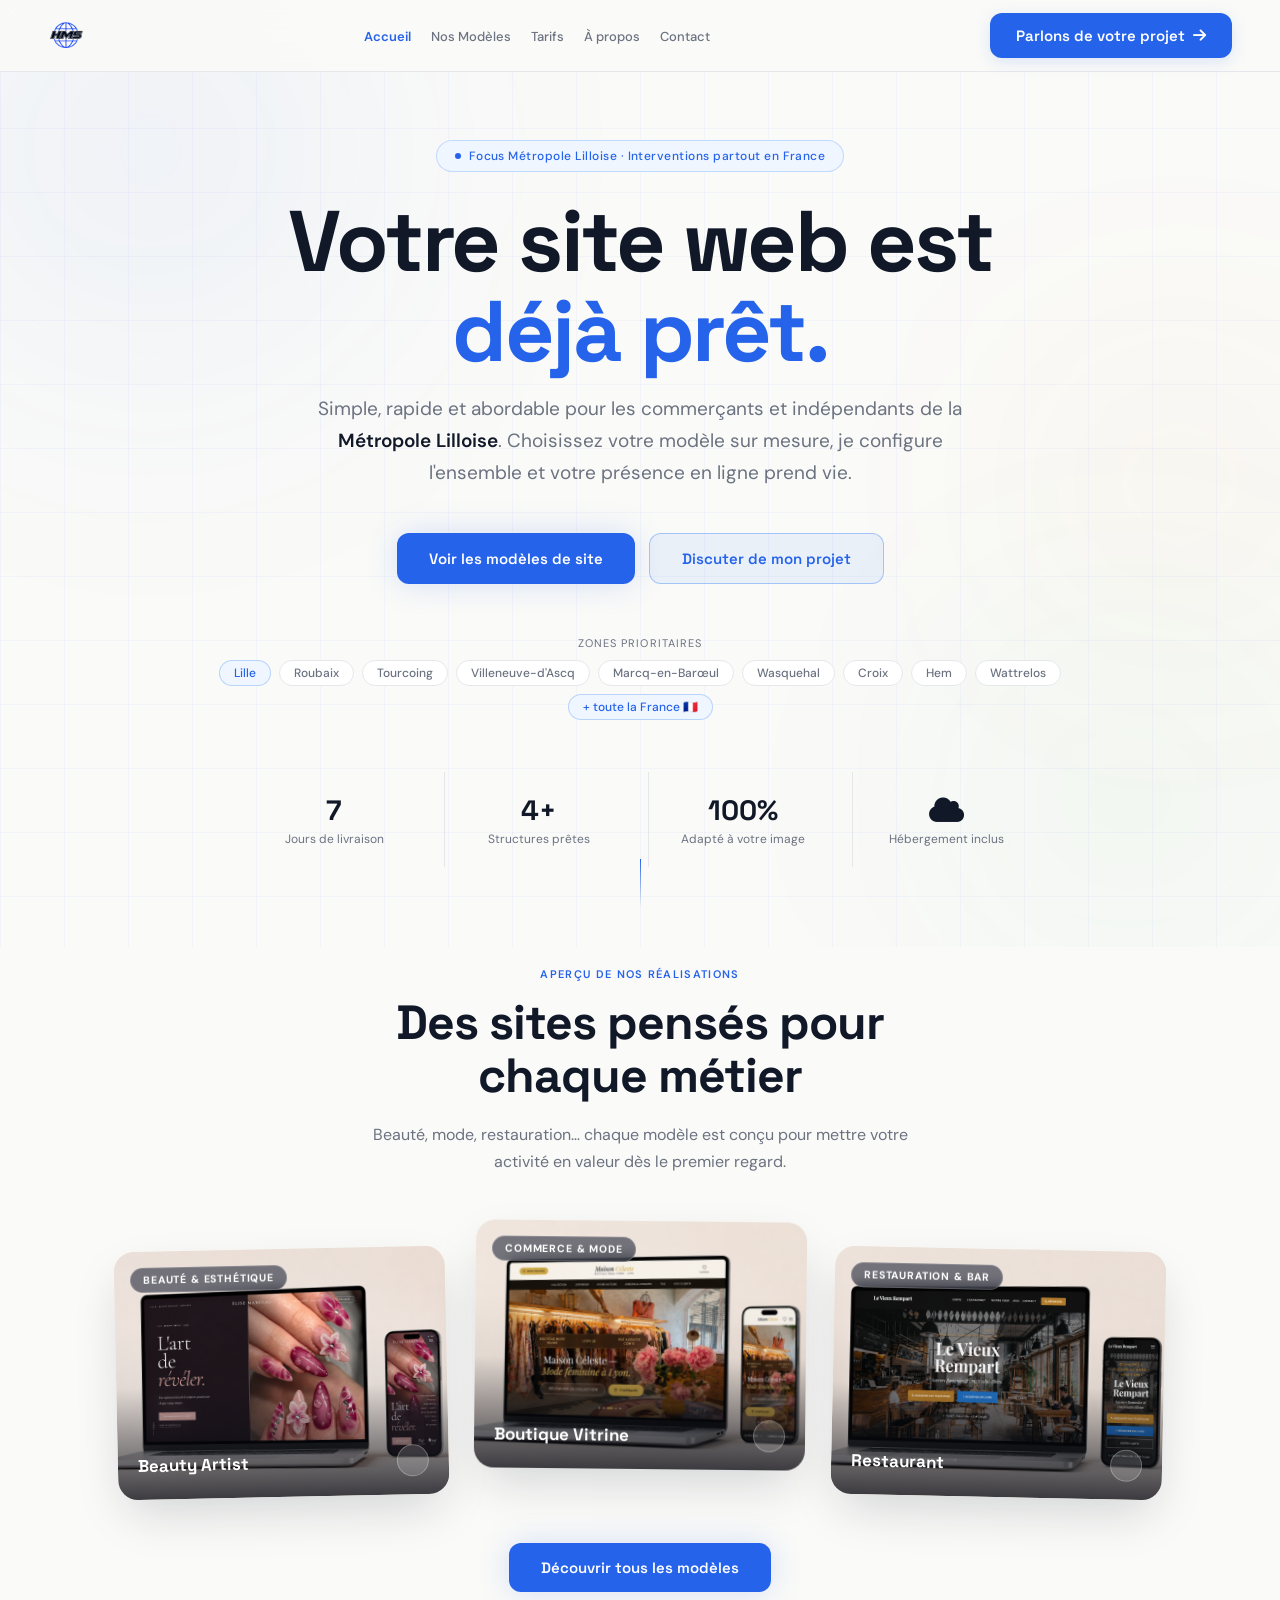
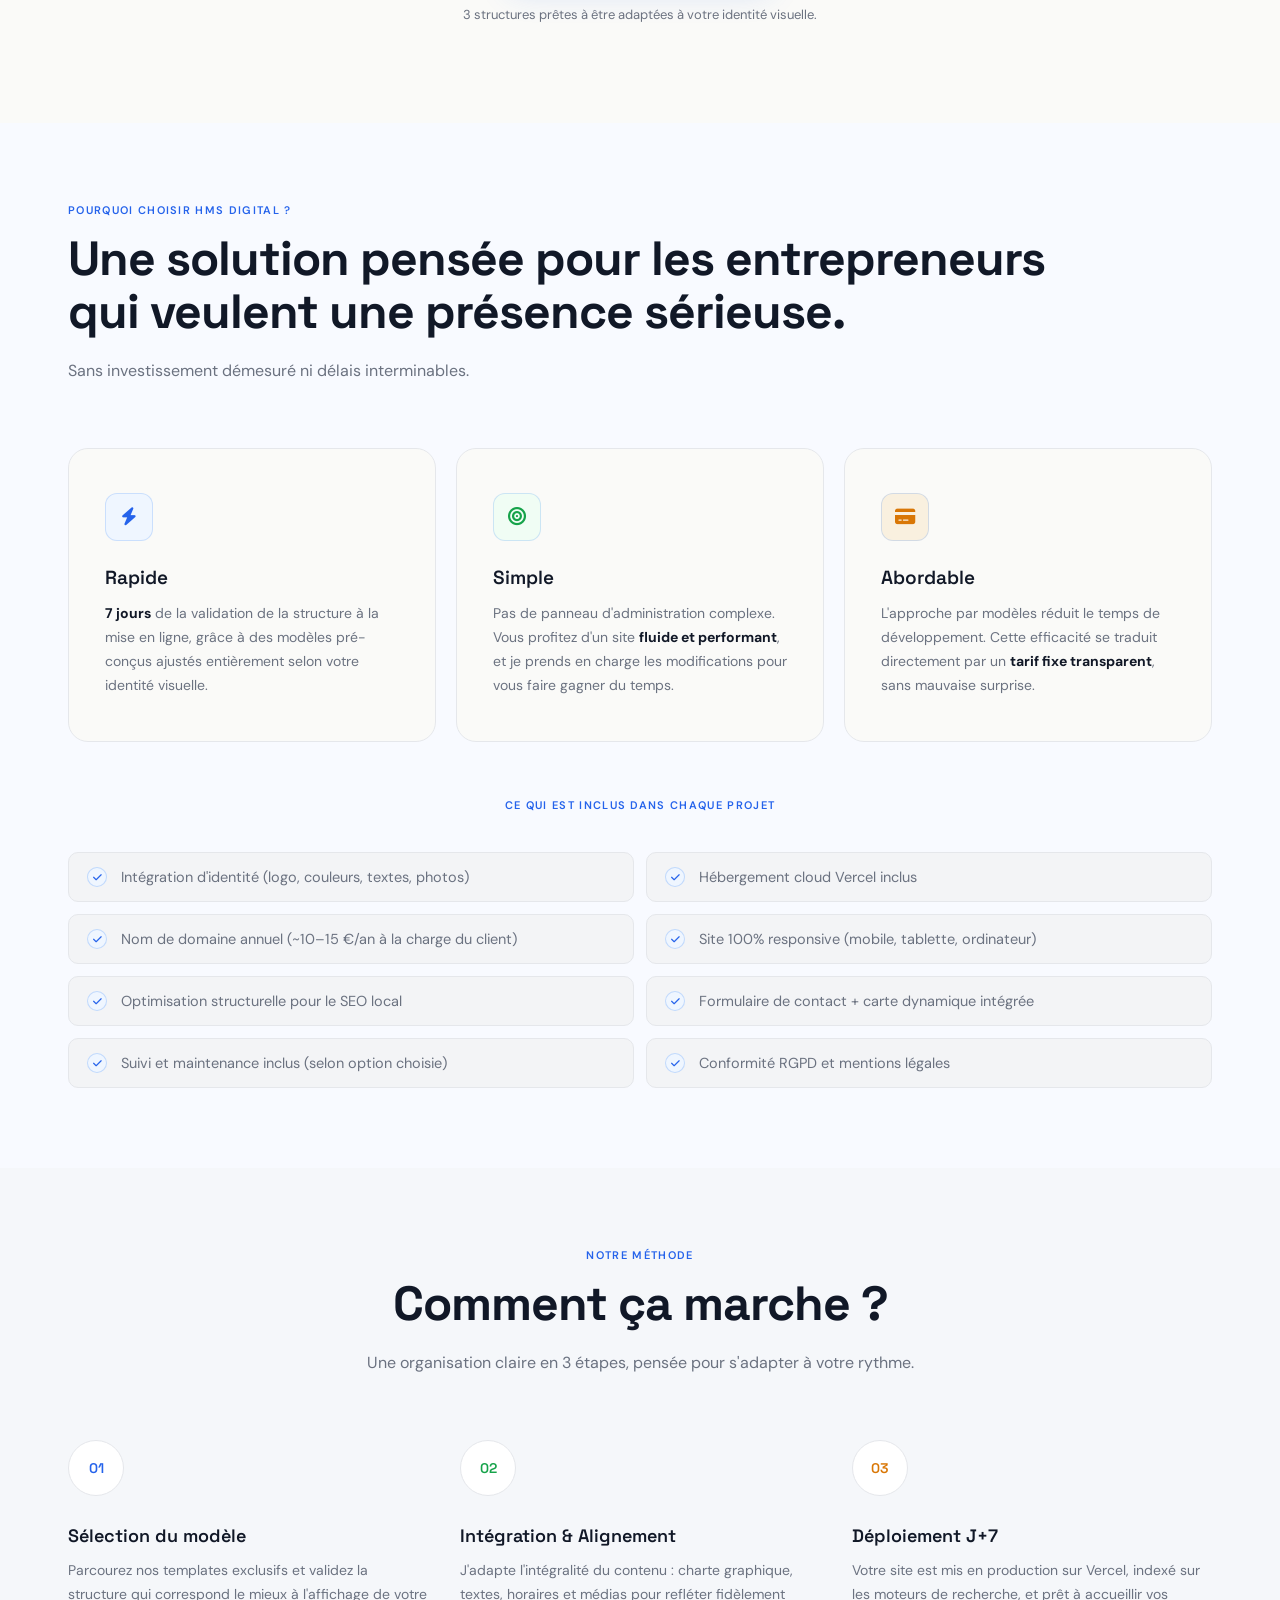
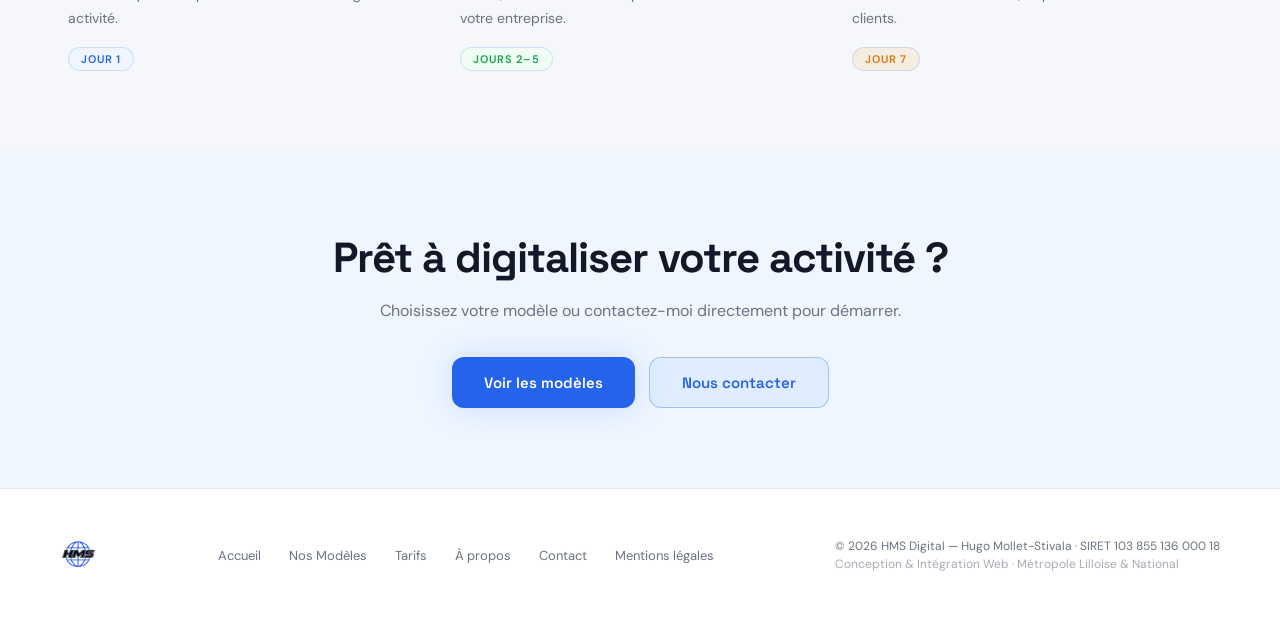
==== commit 7567956b: "Update index.html" ====
--- a/index.html
+++ b/index.html
@@ -314,7 +314,7 @@
 
     <div class="showcase-cta reveal">
       <a href="modeles.html" class="btn-primary">Découvrir tous les modèles</a>
-      <p class="showcase-cta-sub">4 structures prêtes à être adaptées à votre identité visuelle.</p>
+      <p class="showcase-cta-sub">3 structures prêtes à être adaptées à votre identité visuelle.</p>
     </div>
   </div>
 </section>
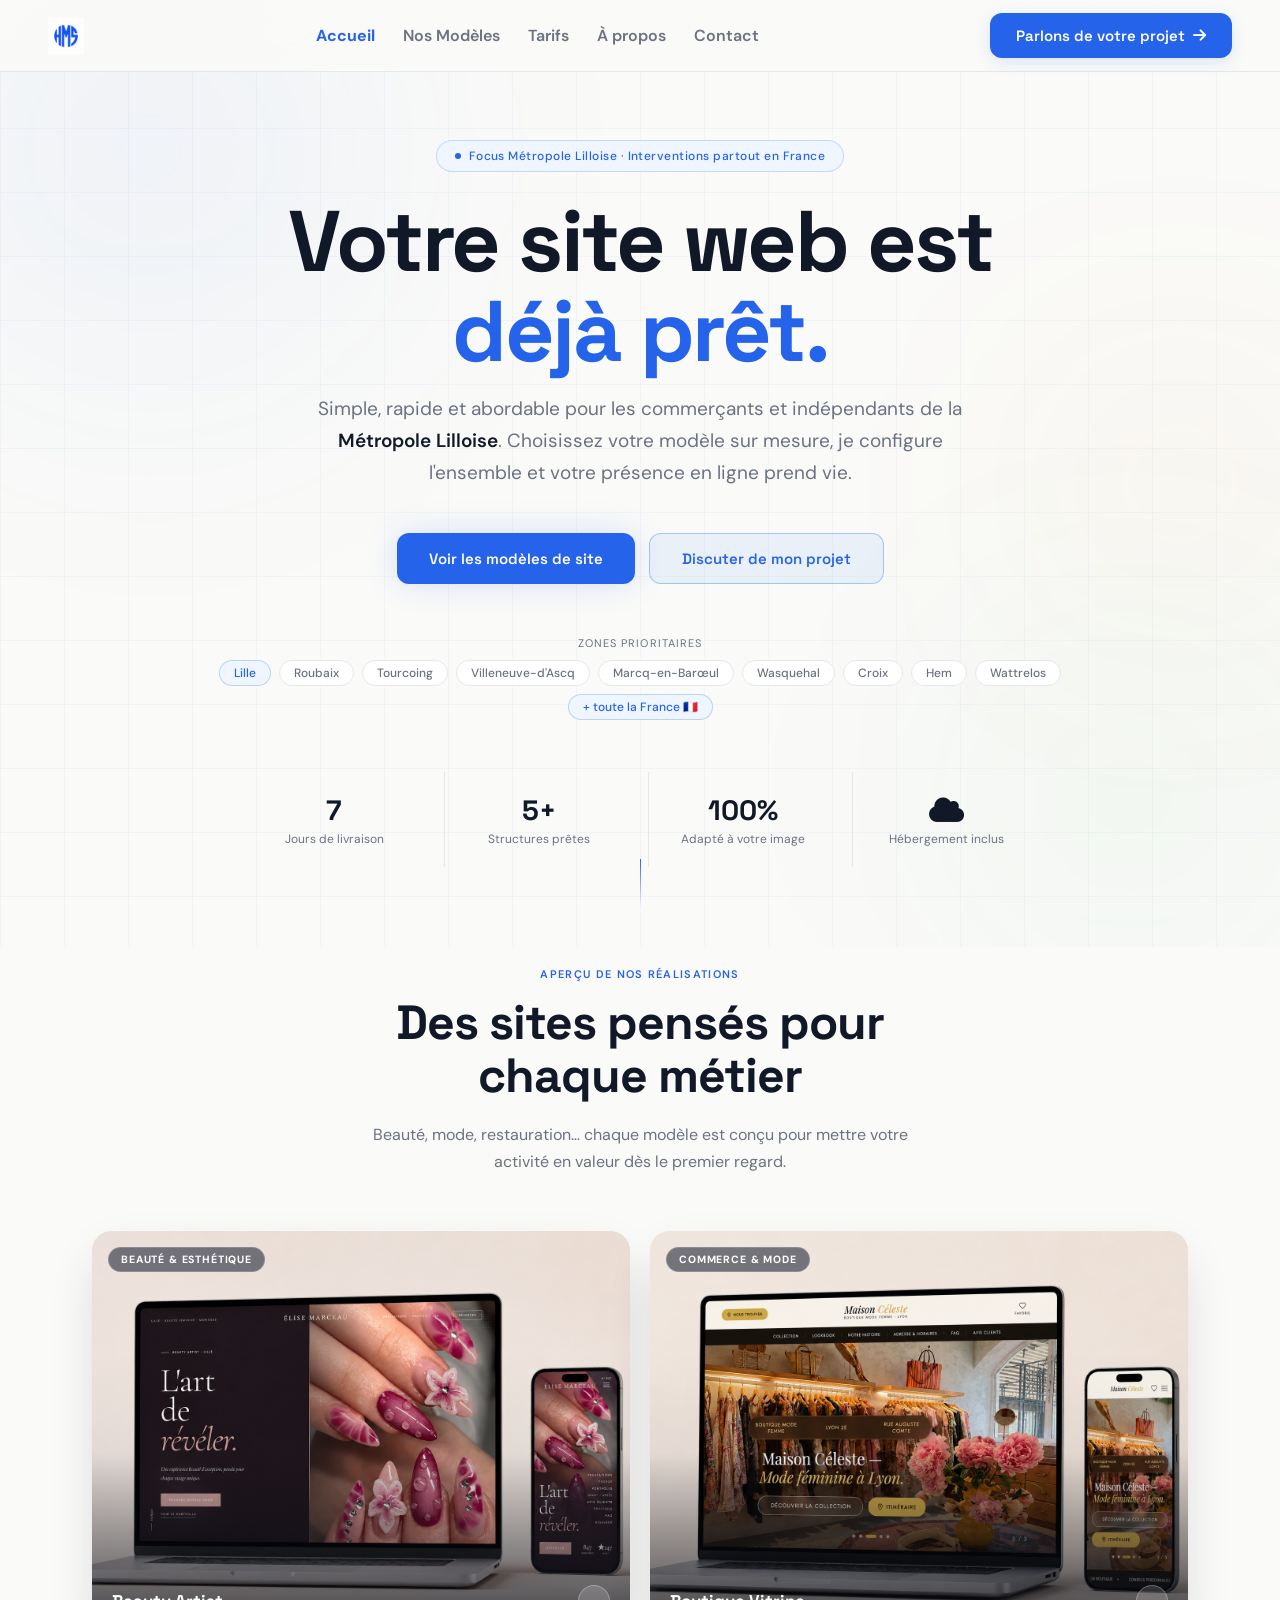
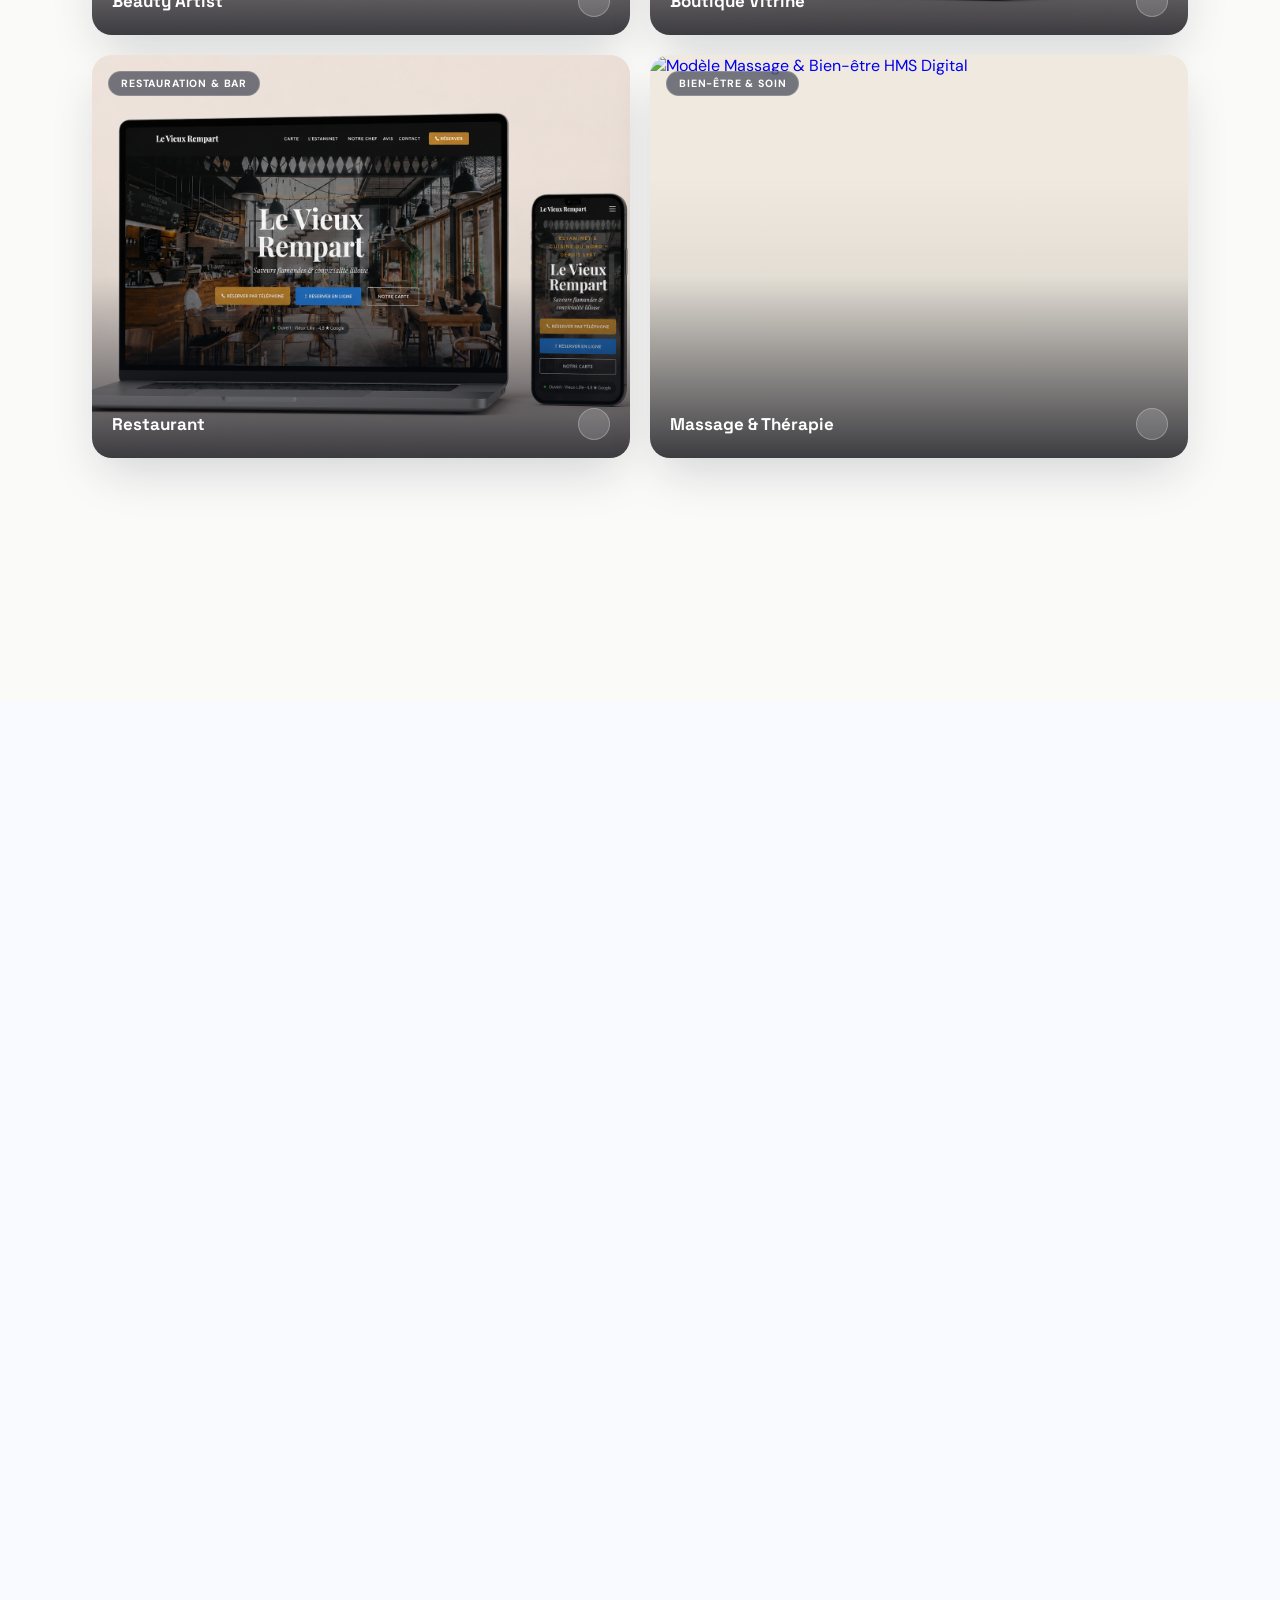
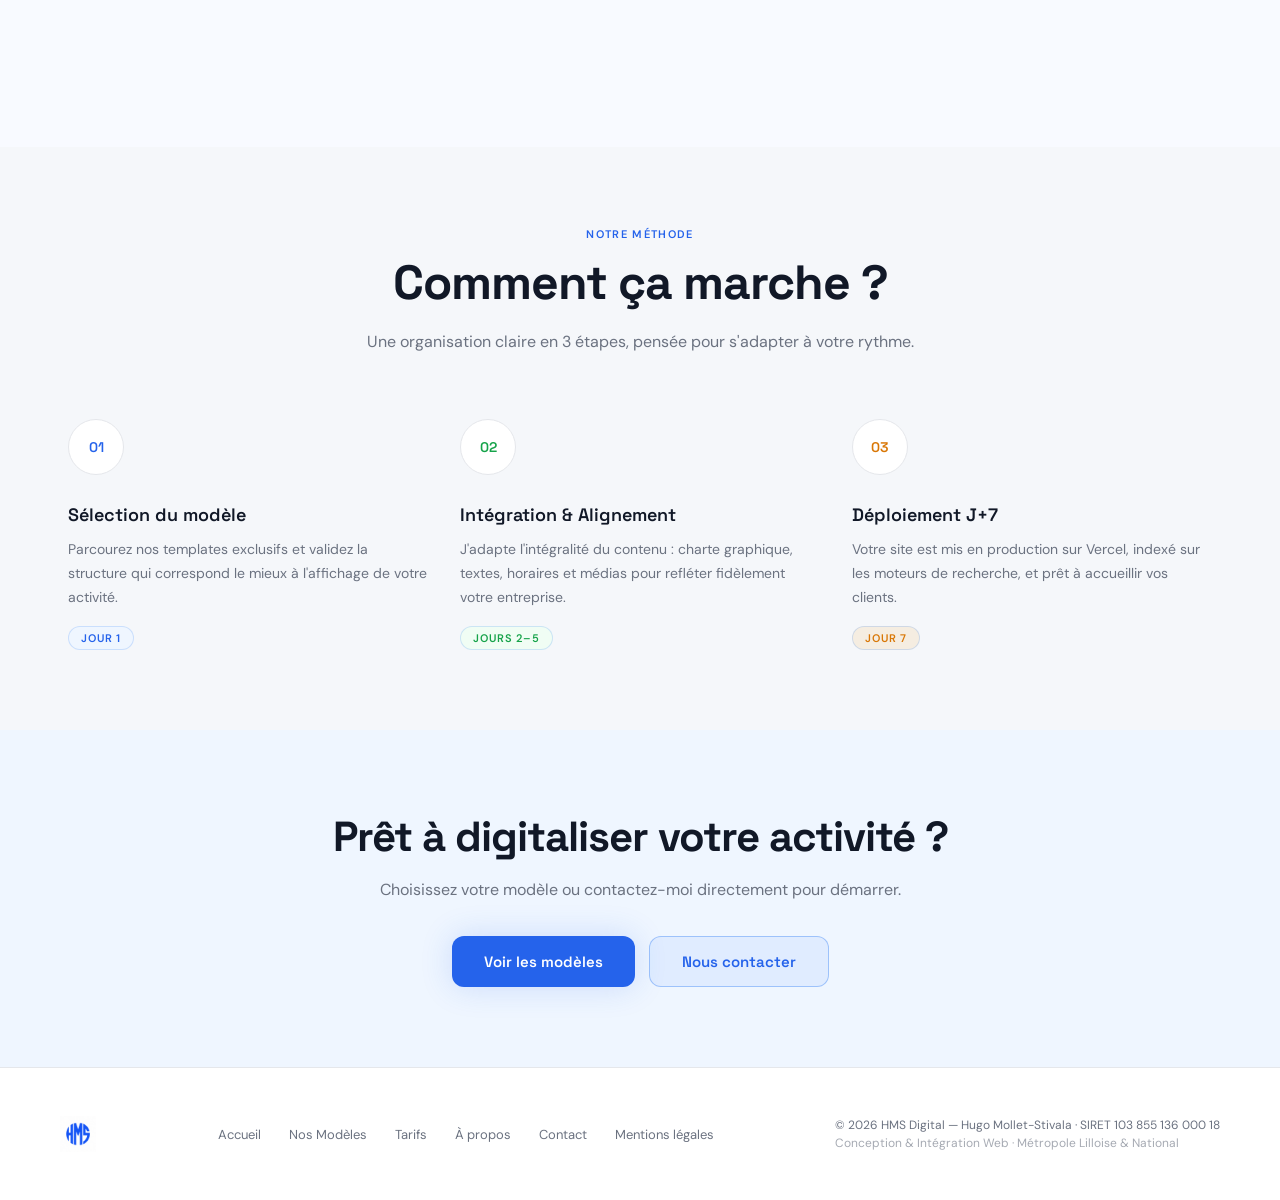
==== commit d9cba291: "Update index.html" ====
--- a/index.html
+++ b/index.html
@@ -76,7 +76,7 @@
   max-width: 1180px;
   margin: 0 auto;
   display: grid;
-  grid-template-columns: repeat(3, 1fr);
+  grid-template-columns: repeat(4, 1fr);
   gap: 28px;
   padding: 0 48px;
 }
@@ -91,9 +91,10 @@
   transform: translateY(0) rotate(0deg);
   transition: transform 0.5s cubic-bezier(0.16,1,0.3,1), box-shadow 0.5s ease;
 }
-.showcase-card:nth-child(1) { transform: translateY(18px) rotate(-1.2deg); }
-.showcase-card:nth-child(2) { transform: translateY(-10px) rotate(0.6deg); z-index: 2; }
-.showcase-card:nth-child(3) { transform: translateY(18px) rotate(1.2deg); }
+.showcase-card:nth-child(1) { transform: translateY(16px) rotate(-1deg); }
+.showcase-card:nth-child(2) { transform: translateY(-8px) rotate(0.5deg); z-index: 2; }
+.showcase-card:nth-child(3) { transform: translateY(16px) rotate(-0.5deg); }
+.showcase-card:nth-child(4) { transform: translateY(-8px) rotate(1deg); z-index: 2; }
 .showcase-card:hover {
   transform: translateY(-10px) rotate(0deg) scale(1.03);
   box-shadow: 0 32px 70px -12px rgba(37,99,235,0.28);
@@ -178,17 +179,20 @@
   margin-top: 14px;
 }
 
+@media (max-width: 1280px) {
+  .showcase-gallery { grid-template-columns: repeat(2, 1fr); gap: 20px; padding: 0 24px; }
+  .showcase-card:nth-child(1), .showcase-card:nth-child(2), .showcase-card:nth-child(3), .showcase-card:nth-child(4) { transform: none; }
+  .showcase-card:hover { transform: translateY(-8px) scale(1.02); }
+}
 @media (max-width: 1024px) {
   .showcase-gallery { grid-template-columns: repeat(2, 1fr); gap: 20px; padding: 0 24px; }
-  .showcase-card:nth-child(3) { grid-column: span 2; }
-  .showcase-card:nth-child(1), .showcase-card:nth-child(2), .showcase-card:nth-child(3) { transform: none; }
+  .showcase-card:nth-child(1), .showcase-card:nth-child(2), .showcase-card:nth-child(3), .showcase-card:nth-child(4) { transform: none; }
   .showcase-card:hover { transform: translateY(-8px) scale(1.02); }
 }
 @media (max-width: 640px) {
   .showcase { padding: 0 0 70px; }
   .showcase-head { margin-bottom: 32px; padding: 0 20px; }
   .showcase-gallery { grid-template-columns: 1fr; padding: 0 20px; gap: 18px; }
-  .showcase-card:nth-child(3) { grid-column: span 1; }
   .showcase-card-media { aspect-ratio: 16 / 11; }
   .showcase-card-foot { padding: 14px 16px; }
   .showcase-card-foot strong { font-size: 15px; }
@@ -260,7 +264,7 @@
     <div class="hero-stats-wrap">
       <div class="hero-stats">
         <div class="stat-item"><span class="stat-value">7</span><span class="stat-label">Jours de livraison</span></div>
-        <div class="stat-item"><span class="stat-value">4+</span><span class="stat-label">Structures prêtes</span></div>
+        <div class="stat-item"><span class="stat-value">5+</span><span class="stat-label">Structures prêtes</span></div>
         <div class="stat-item"><span class="stat-value">100%</span><span class="stat-label">Adapté à votre image</span></div>
         <div class="stat-item"><span class="stat-value"><i class="fa-solid fa-cloud"></i></span><span class="stat-label">Hébergement inclus</span></div>
       </div>
@@ -310,11 +314,22 @@
           <span class="showcase-card-arrow"><i class="fa-solid fa-arrow-up-right"></i></span>
         </div>
       </a>
+
+      <a href="https://hugomolletstivala.github.io/TemplateParamedic/" target="_blank" rel="noopener noreferrer" class="showcase-card reveal reveal-delay-4">
+        <div class="showcase-card-media">
+          <img src="mockup_paramedic.png" alt="Modèle Massage & Bien-être HMS Digital" loading="lazy">
+        </div>
+        <span class="showcase-card-tag">Bien-être &amp; Soin</span>
+        <div class="showcase-card-foot">
+          <strong>Massage &amp; Thérapie</strong>
+          <span class="showcase-card-arrow"><i class="fa-solid fa-arrow-up-right"></i></span>
+        </div>
+      </a>
     </div>
 
     <div class="showcase-cta reveal">
       <a href="modeles.html" class="btn-primary">Découvrir tous les modèles</a>
-      <p class="showcase-cta-sub">3 structures prêtes à être adaptées à votre identité visuelle.</p>
+      <p class="showcase-cta-sub">5 structures prêtes à être adaptées à votre identité visuelle.</p>
     </div>
   </div>
 </section>
--- a/style.css
+++ b/style.css
@@ -49,10 +49,10 @@
 .brand { font-size: 20px; font-weight: 700; letter-spacing: -0.5px; color: var(--text); text-decoration: none; }
 .brand em { color: var(--accent); font-style: normal; }
 .brand-logo { height: 36px; width: auto; display: block; }
-.nav-links { display: flex; align-items: center; gap: 20px; list-style: none; }
-.nav-links a { font-size: 13px; font-weight: 500; color: var(--muted); text-decoration: none; transition: color 0.2s; white-space: nowrap; }
+.nav-links { display: flex; align-items: center; gap: 28px; list-style: none; }
+.nav-links a { font-size: 16px; font-weight: 600; color: var(--muted); text-decoration: none; transition: color 0.2s; white-space: nowrap; }
 .nav-links a:hover, .nav-links a.active { color: var(--text); }
-.nav-links a.active { font-weight: 600; color: var(--accent); }
+.nav-links a.active { font-weight: 700; color: var(--accent); }
 .btn-nav {
   display: inline-flex; align-items: center; gap: 8px;
   padding: 13px 26px; background: var(--accent); color: #fff;
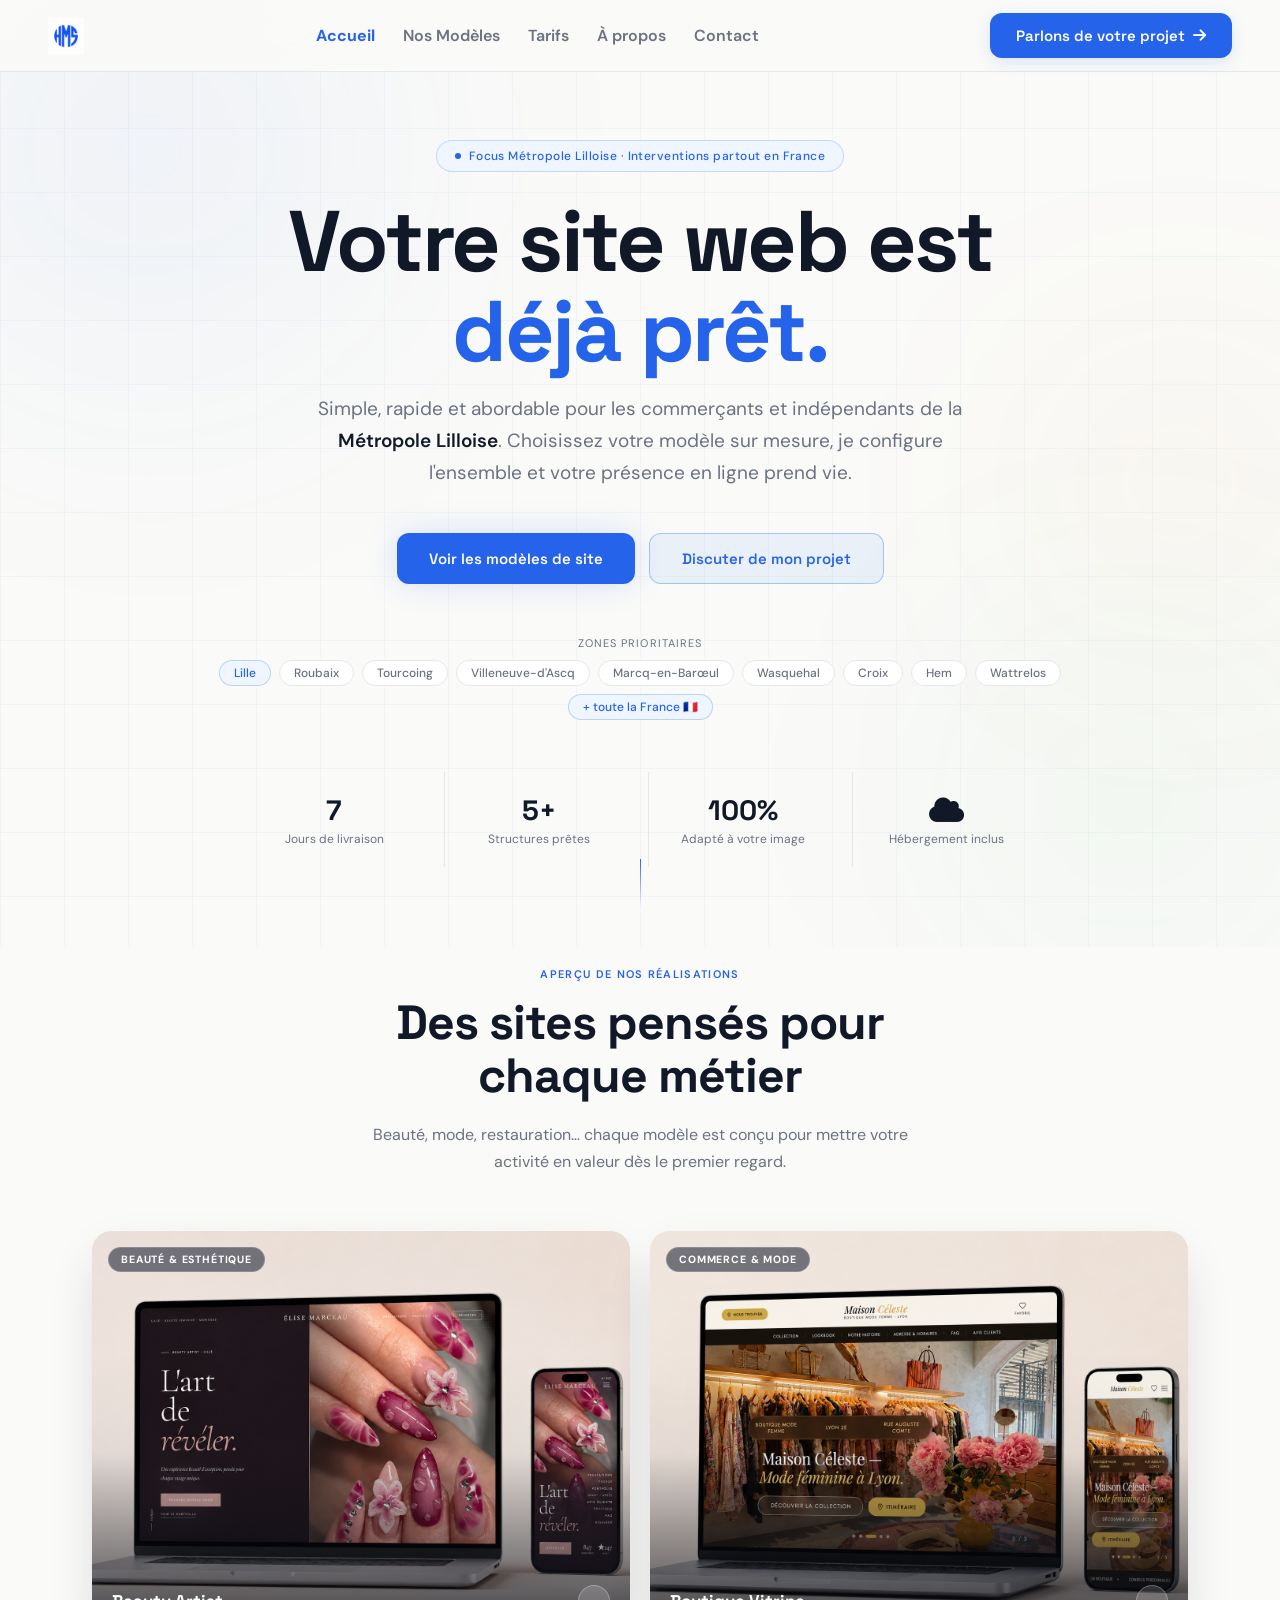
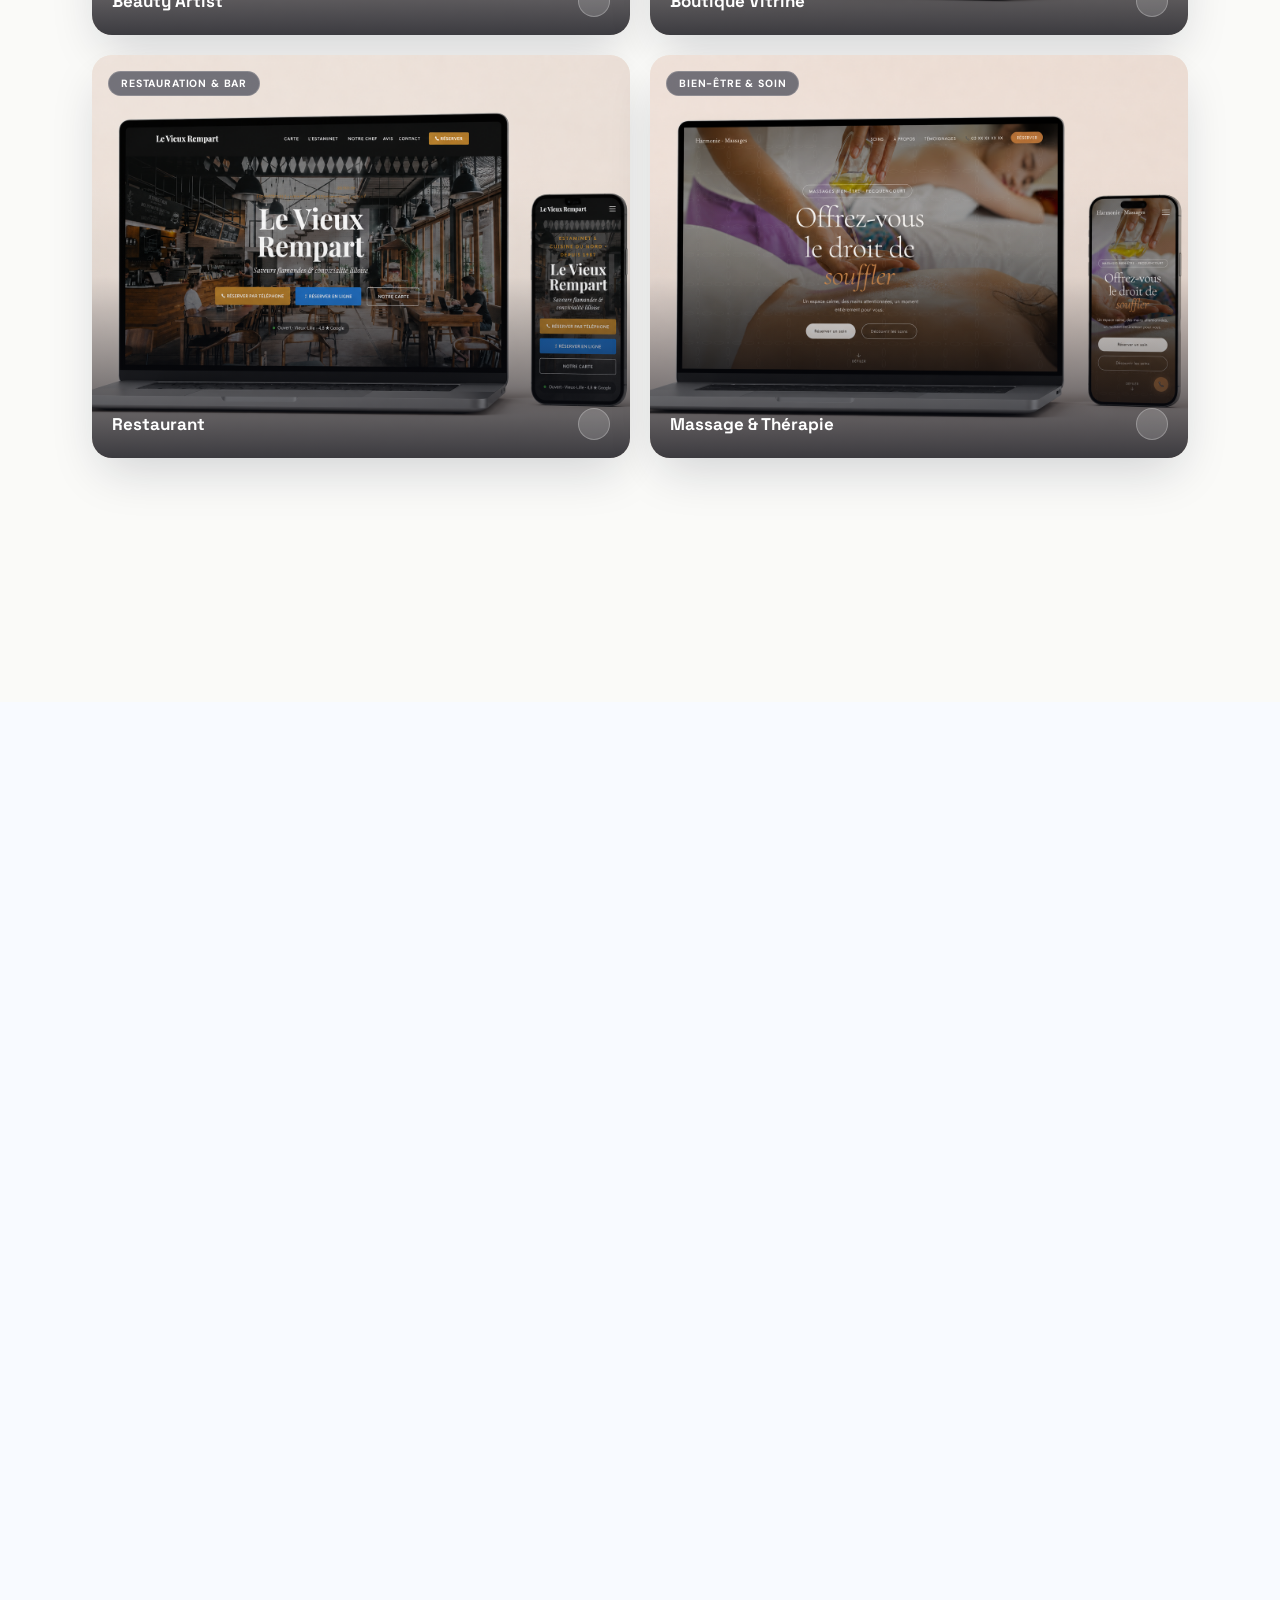
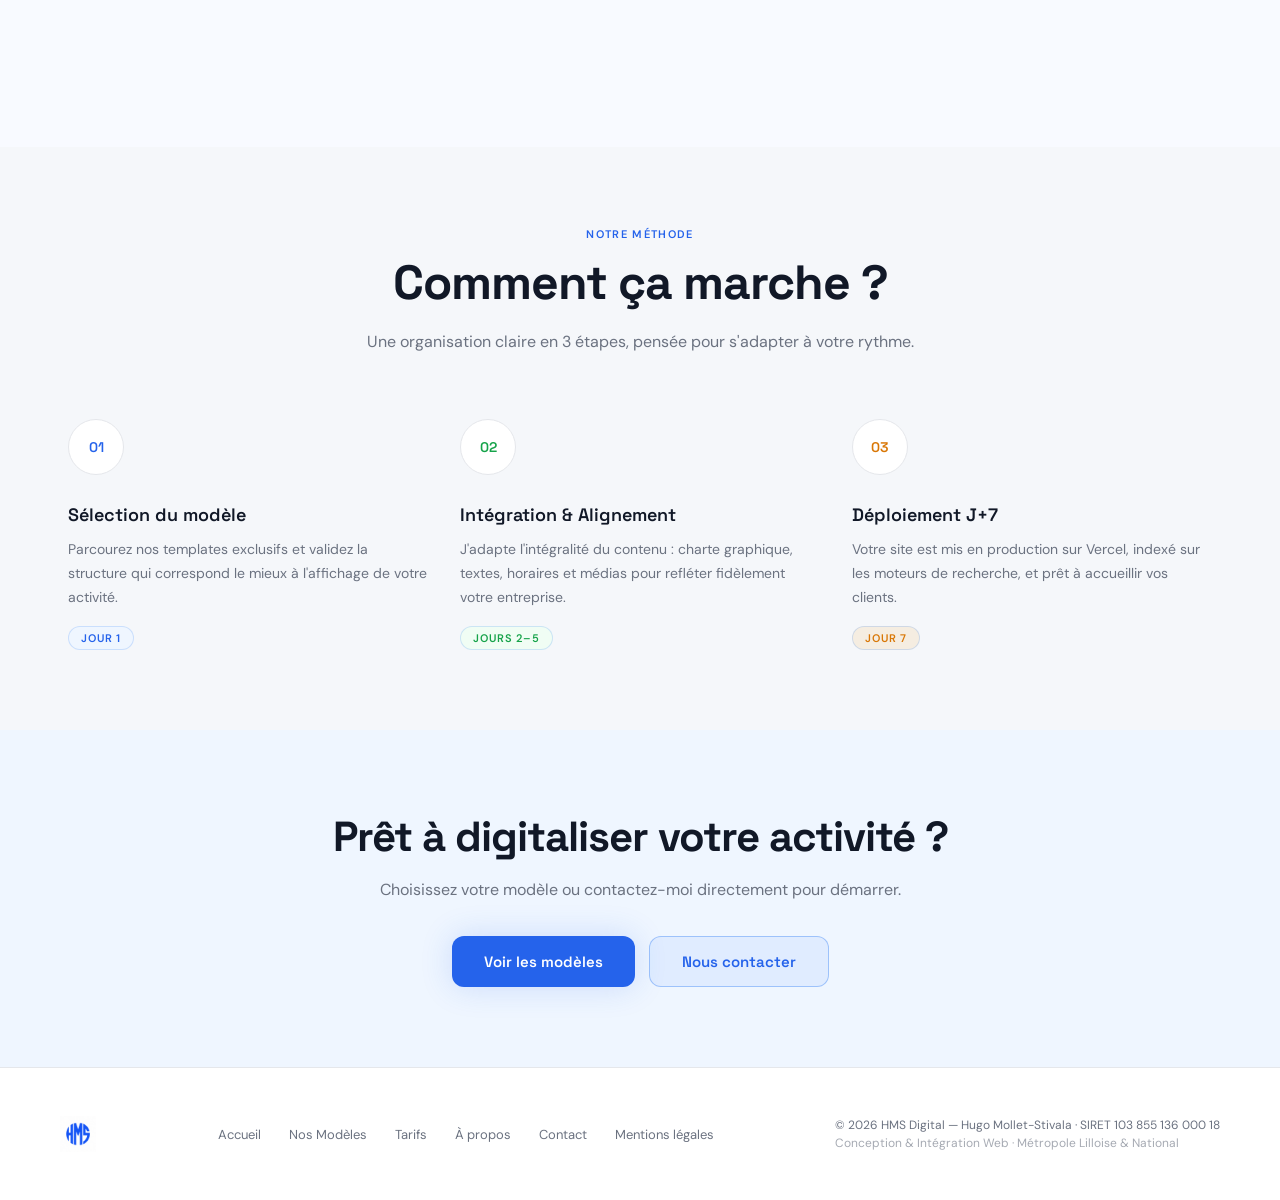
==== commit 2d24d135: "Update index.html" ====
--- a/index.html
+++ b/index.html
@@ -329,7 +329,7 @@
 
     <div class="showcase-cta reveal">
       <a href="modeles.html" class="btn-primary">Découvrir tous les modèles</a>
-      <p class="showcase-cta-sub">5 structures prêtes à être adaptées à votre identité visuelle.</p>
+      <p class="showcase-cta-sub">4 structures prêtes à être adaptées à votre identité visuelle.</p>
     </div>
   </div>
 </section>
